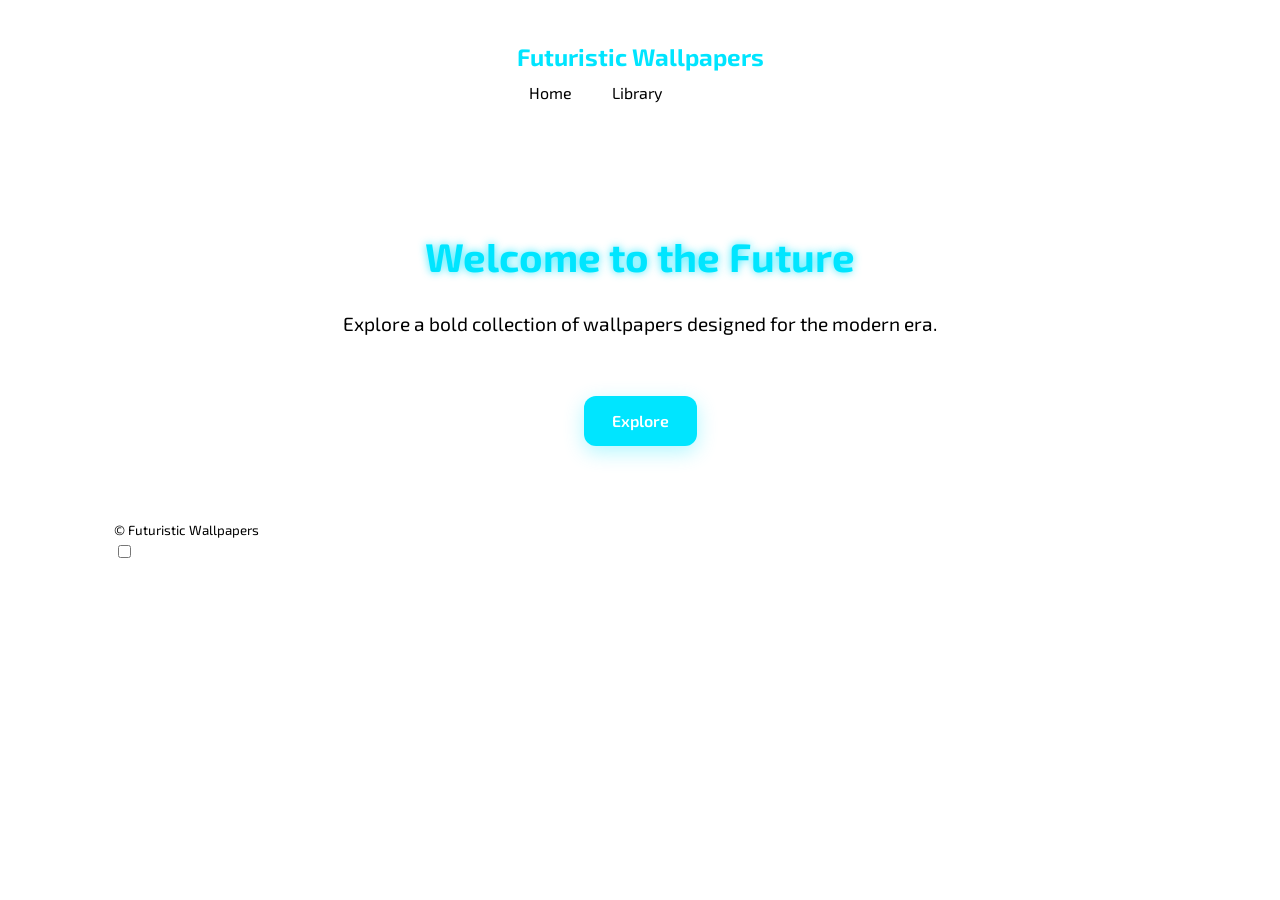
==== index.html @ b9e3dca2 "bijna alles" ====
<!DOCTYPE html>
<html lang="en">
<head>
  <meta charset="UTF-8">
  <meta name="viewport" content="width=device-width, initial-scale=1.0">
  <title>Futuristic Wallpapers</title>
  <link href="https://fonts.googleapis.com/css2?family=Exo+2:wght@400;600;700&display=swap" rel="stylesheet">
  <link rel="stylesheet" href="style.css">
</head>
<body>
  <header class="site-header">
    <div class="container header-inner">
      <a class="brand" href="index.html">Futuristic Wallpapers</a>
      <nav class="nav">
        <a href="index.html" class="nav-link">Home</a>
        <a href="library.html" class="nav-link">Library</a>
      </nav>
    </div>
  </header>

  <main class="container hero">
    <div class="hero-card">
      <h1 class="hero-title">Welcome to the Future</h1>
      <p class="hero-tagline">Explore a bold collection of wallpapers designed for the modern era.</p>
      <p class="hero-description">Dive into a world of neon glow, futuristic designs, and minimalistic beauty. Perfect for gamers, tech enthusiasts, and design lovers.</p>
      <a class="btn-explore" href="library.html" id="exploreBtn">Explore</a>
    </div>
  </main>

  <footer class="site-footer">
    <div class="container footer-inner">
      <small>© <span id="year"></span> Futuristic Wallpapers</small>
      <div class="controls">
        <label class="theme-toggle">
          <input type="checkbox" id="themeSwitch" aria-label="Toggle light dark mode">
          <span class="toggle-track"></span>
        </label>
      </div>
    </div>
  </footer>

  <script src="script.js"></script>
</body>
</html>
---- style.css ----
:root {
  --bg-dark: #0a0f1c;
  --bg-light: #f9f9f9;
  --text-dark: #e0e6ed;
  --text-light: #0a0f1c;
  --accent: #00e5ff;
  --accent-strong: #00cfff;
  --radius: 12px;
  --shadow: 0 6px 20px rgba(0, 229, 255, 0.3);
  --glow: 0 0 8px rgba(0, 229, 255, 0.8);
}

[data-theme="dark"] {
  --bg: var(--bg-dark);
  --text: var(--text-dark);
}

[data-theme="light"] {
  --bg: var(--bg-light);
  --text: var(--text-light);
}

* {
  box-sizing: border-box;
}

html,
body {
  height: 100%;
}

body {
  margin: 0;
  font-family: "Exo 2", sans-serif;
  background: var(--bg);
  color: var(--text);
  transition: background 0.3s, color 0.3s;
  -webkit-font-smoothing: antialiased;
  -moz-osx-font-smoothing: grayscale;
  line-height: 1.4;
}

.container {
  max-width: 1100px;
  margin: 0 auto;
  padding: 24px;
}

.site-header {
  display: flex;
  justify-content: space-between;
  align-items: center;
  padding: 16px 0;
  border-bottom: 1px solid rgba(255, 255, 255, 0.1);
}

.brand {
  font-size: 1.5rem;
  font-weight: 700;
  color: var(--accent);
  text-decoration: none;
}

.nav {
  display: flex;
  gap: 16px;
}

.nav-link {
  color: var(--text);
  text-decoration: none;
  padding: 8px 12px;
  border-radius: var(--radius);
  transition: background 0.3s, color 0.3s;
}

.nav-link:hover {
  background: var(--accent);
  color: #fff;
}

.hero {
  text-align: center;
  padding: 48px 24px;
}

.hero-title {
  font-size: 2.5rem;
  color: var(--accent);
  text-shadow: var(--glow);
}

.hero-tagline {
  font-size: 1.2rem;
  margin: 12px 0;
}

.hero-description {
  font-size: 1rem;
  margin: 12px 0 24px;
  color: rgba(255, 255, 255, 0.8);
}

.btn-explore {
  display: inline-block;
  padding: 14px 28px;
  background: var(--accent);
  color: #fff;
  border-radius: var(--radius);
  text-decoration: none;
  font-weight: 600;
  box-shadow: var(--shadow);
  transition: transform 0.3s, box-shadow 0.3s;
}

.btn-explore:hover {
  transform: scale(1.1);
  box-shadow: 0 0 16px rgba(0, 229, 255, 0.8);
}

.grid {
  display: grid;
  grid-template-columns: repeat(auto-fit, minmax(200px, 1fr));
  gap: 16px;
}

.card {
  background: rgba(0, 0, 0, 0.5);
  border: 2px solid var(--accent);
  border-radius: var(--radius);
  box-shadow: var(--shadow);
  transition: transform 0.3s, box-shadow 0.3s;
}

.card:hover {
  transform: scale(1.05);
  box-shadow: 0 0 16px rgba(0, 229, 255, 0.8);
}

.placeholder {
  aspect-ratio: 16/9;
  background: linear-gradient(135deg, rgba(0, 229, 255, 0.1), rgba(0, 229, 255, 0.05));
  display: flex;
  align-items: center;
  justify-content: center;
  border-radius: var(--radius);
}

@media (max-width: 600px) {
  .header-inner {
    padding: 8px 0;
  }

  .hero {
    padding: 28px 12px;
  }

  .hero-card {
    padding: 28px;
  }

  #gridContainer {
    grid-template-columns: repeat(2, minmax(0, 1fr));
    gap: 12px;
  }
}

@media (max-width: 380px) {
  #gridContainer {
    grid-template-columns: repeat(1, minmax(0, 1fr));
  }
}
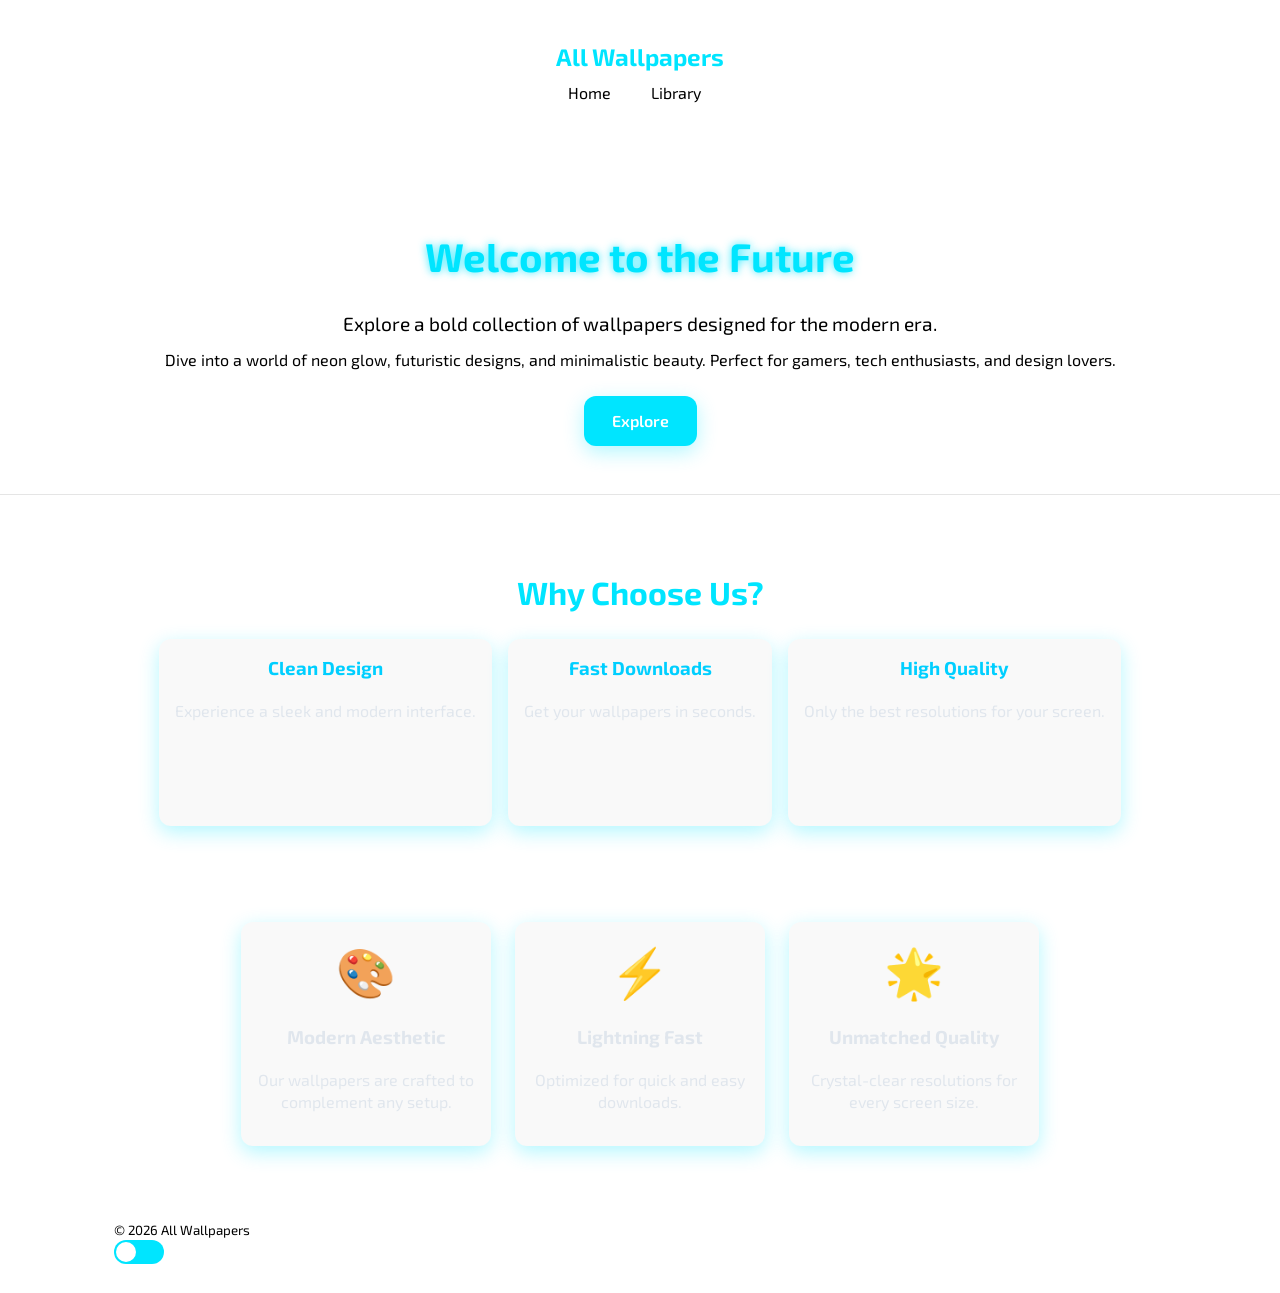
==== commit 012ea98f: "nu echt bijna klaar(CHRISTIAN)" ====
--- a/index.html
+++ b/index.html
@@ -3,14 +3,14 @@
 <head>
   <meta charset="UTF-8">
   <meta name="viewport" content="width=device-width, initial-scale=1.0">
-  <title>Futuristic Wallpapers</title>
+  <title>All Wallpapers</title>
   <link href="https://fonts.googleapis.com/css2?family=Exo+2:wght@400;600;700&display=swap" rel="stylesheet">
   <link rel="stylesheet" href="style.css">
 </head>
 <body>
   <header class="site-header">
     <div class="container header-inner">
-      <a class="brand" href="index.html">Futuristic Wallpapers</a>
+      <a class="brand" href="index.html">All Wallpapers</a>
       <nav class="nav">
         <a href="index.html" class="nav-link">Home</a>
         <a href="library.html" class="nav-link">Library</a>
@@ -27,9 +27,45 @@
     </div>
   </main>
 
+  <section class="highlights">
+    <h2>Why Choose Us?</h2>
+    <div class="highlight-cards">
+      <div class="card">
+        <h3>Clean Design</h3>
+        <p>Experience a sleek and modern interface.</p>
+      </div>
+      <div class="card">
+        <h3>Fast Downloads</h3>
+        <p>Get your wallpapers in seconds.</p>
+      </div>
+      <div class="card">
+        <h3>High Quality</h3>
+        <p>Only the best resolutions for your screen.</p>
+      </div>
+    </div>
+  </section>
+
+  <section class="info-cards">
+    <div class="card">
+      <span style="font-size: 48px;">🎨</span>
+      <h3>Modern Aesthetic</h3>
+      <p>Our wallpapers are crafted to complement any setup.</p>
+    </div>
+    <div class="card">
+      <span style="font-size: 48px;">⚡</span>
+      <h3>Lightning Fast</h3>
+      <p>Optimized for quick and easy downloads.</p>
+    </div>
+    <div class="card">
+      <span style="font-size: 48px;">🌟</span>
+      <h3>Unmatched Quality</h3>
+      <p>Crystal-clear resolutions for every screen size.</p>
+    </div>
+  </section>
+
   <footer class="site-footer">
     <div class="container footer-inner">
-      <small>© <span id="year"></span> Futuristic Wallpapers</small>
+      <small>© <span id="year"></span> All Wallpapers</small>
       <div class="controls">
         <label class="theme-toggle">
           <input type="checkbox" id="themeSwitch" aria-label="Toggle light dark mode">
--- a/style.css
+++ b/style.css
@@ -1,5 +1,5 @@
 :root {
-  --bg-dark: #0a0f1c;
+  --bg-dark: #000;
   --bg-light: #f9f9f9;
   --text-dark: #e0e6ed;
   --text-light: #0a0f1c;
@@ -13,11 +13,16 @@
 [data-theme="dark"] {
   --bg: var(--bg-dark);
   --text: var(--text-dark);
+  background: radial-gradient(circle, rgba(0, 229, 255, 0.4) 10%, transparent 50%),
+              radial-gradient(circle, rgba(0, 229, 255, 0.3) 15%, transparent 60%),
+              radial-gradient(circle, rgba(0, 229, 255, 0.2) 20%, transparent 80%),
+              var(--bg-dark);
 }
 
 [data-theme="light"] {
   --bg: var(--bg-light);
   --text: var(--text-light);
+  background: var(--bg-light);
 }
 
 * {
@@ -98,7 +103,8 @@
 .hero-description {
   font-size: 1rem;
   margin: 12px 0 24px;
-  color: rgba(255, 255, 255, 0.8);
+  color: var(--text);
+  transition: color 0.3s;
 }
 
 .btn-explore {
@@ -120,16 +126,20 @@
 
 .grid {
   display: grid;
-  grid-template-columns: repeat(auto-fit, minmax(200px, 1fr));
+  grid-template-columns: repeat(3, 1fr);
   gap: 16px;
 }
 
 .card {
-  background: rgba(0, 0, 0, 0.5);
-  border: 2px solid var(--accent);
-  border-radius: var(--radius);
-  box-shadow: var(--shadow);
-  transition: transform 0.3s, box-shadow 0.3s;
+  aspect-ratio: 16 / 9;
+  background: var(--bg-light);
+  border-radius: var(--radius);
+  box-shadow: var(--shadow);
+  transition: background 0.3s, box-shadow 0.3s;
+}
+
+[data-theme="dark"] .card {
+  background: var(--bg-dark);
 }
 
 .card:hover {
@@ -137,13 +147,32 @@
   box-shadow: 0 0 16px rgba(0, 229, 255, 0.8);
 }
 
+/* ✅ VERBETERING: Symmetrische en gecentreerde placeholders */
+.placeholders-wrapper {
+  display: flex;
+  flex-wrap: wrap;
+  justify-content: center;
+  align-items: center;
+  gap: 16px;
+  padding: 48px 24px;
+  min-height: 60vh;
+}
+
 .placeholder {
-  aspect-ratio: 16/9;
+  width: 300px;
+  height: 170px;
   background: linear-gradient(135deg, rgba(0, 229, 255, 0.1), rgba(0, 229, 255, 0.05));
   display: flex;
   align-items: center;
   justify-content: center;
   border-radius: var(--radius);
+  box-shadow: var(--shadow);
+  transition: transform 0.3s, box-shadow 0.3s;
+}
+
+.placeholder:hover {
+  transform: scale(1.05);
+  box-shadow: 0 0 16px rgba(0, 229, 255, 0.8);
 }
 
 @media (max-width: 600px) {
@@ -163,6 +192,11 @@
     grid-template-columns: repeat(2, minmax(0, 1fr));
     gap: 12px;
   }
+
+  .placeholder {
+    width: 100%;
+    height: auto;
+  }
 }
 
 @media (max-width: 380px) {
@@ -170,3 +204,131 @@
     grid-template-columns: repeat(1, minmax(0, 1fr));
   }
 }
+
+.theme-toggle {
+  display: inline-flex;
+  align-items: center;
+  cursor: pointer;
+}
+
+.theme-toggle input {
+  display: none;
+}
+
+.theme-toggle .toggle-track {
+  width: 50px;
+  height: 24px;
+  background: var(--accent);
+  border-radius: 12px;
+  position: relative;
+  transition: background 0.3s;
+}
+
+.theme-toggle .toggle-track::before {
+  content: "";
+  width: 20px;
+  height: 20px;
+  background: #fff;
+  border-radius: 50%;
+  position: absolute;
+  top: 2px;
+  left: 2px;
+  transition: transform 0.3s;
+}
+
+.theme-toggle input:checked + .toggle-track::before {
+  transform: translateX(26px);
+}
+
+.theme-toggle input:checked + .toggle-track {
+  background: var(--accent-strong);
+}
+
+.highlights {
+  text-align: center;
+  padding: 48px 24px;
+  background: var(--bg);
+  color: var(--text);
+  border-top: 1px solid rgba(0, 0, 0, 0.1);
+  transition: background 0.3s, color 0.3s;
+}
+
+.highlights h2 {
+  font-size: 2rem;
+  margin-bottom: 24px;
+  color: var(--accent);
+}
+
+.highlight-cards {
+  display: flex;
+  justify-content: center;
+  gap: 16px;
+}
+
+.highlight-cards .card {
+  background: var(--bg-light);
+  color: var(--text-dark);
+  border-radius: var(--radius);
+  box-shadow: var(--shadow);
+  padding: 16px;
+  transition: background 0.3s, color 0.3s;
+}
+
+[data-theme="dark"] .highlight-cards .card {
+  background: var(--bg-dark);
+  color: var(--text-light);
+}
+
+.highlight-cards .card h3 {
+  margin-top: 0;
+  color: var(--accent-strong);
+}
+
+.highlight-cards .card p {
+  color: var(--text);
+  transition: color 0.3s;
+}
+
+[data-theme="dark"] .highlight-cards .card p {
+  color: #fff;
+}
+
+[data-theme="light"] .highlight-cards .card p {
+  color: #000;
+}
+
+.info-cards {
+  display: flex;
+  justify-content: center;
+  gap: 24px;
+  padding: 48px 24px;
+  background: var(--bg);
+  color: var(--text);
+}
+
+.info-cards .card {
+  text-align: center;
+  max-width: 250px;
+  background: var(--bg-light);
+  color: var(--text-dark);
+  border-radius: var(--radius);
+  box-shadow: var(--shadow);
+  padding: 16px;
+  transition: background 0.3s, color 0.3s;
+}
+
+[data-theme="dark"] .info-cards .card {
+  background: var(--bg-dark);
+  color: var(--text-light);
+}
+
+.info-cards .card img {
+  width: 64px;
+  height: 64px;
+  margin-bottom: 16px;
+}
+
+.info-cards .card h3, .info-cards .card p {
+  color: var(--text);
+  transition: color 0.3s;
+}
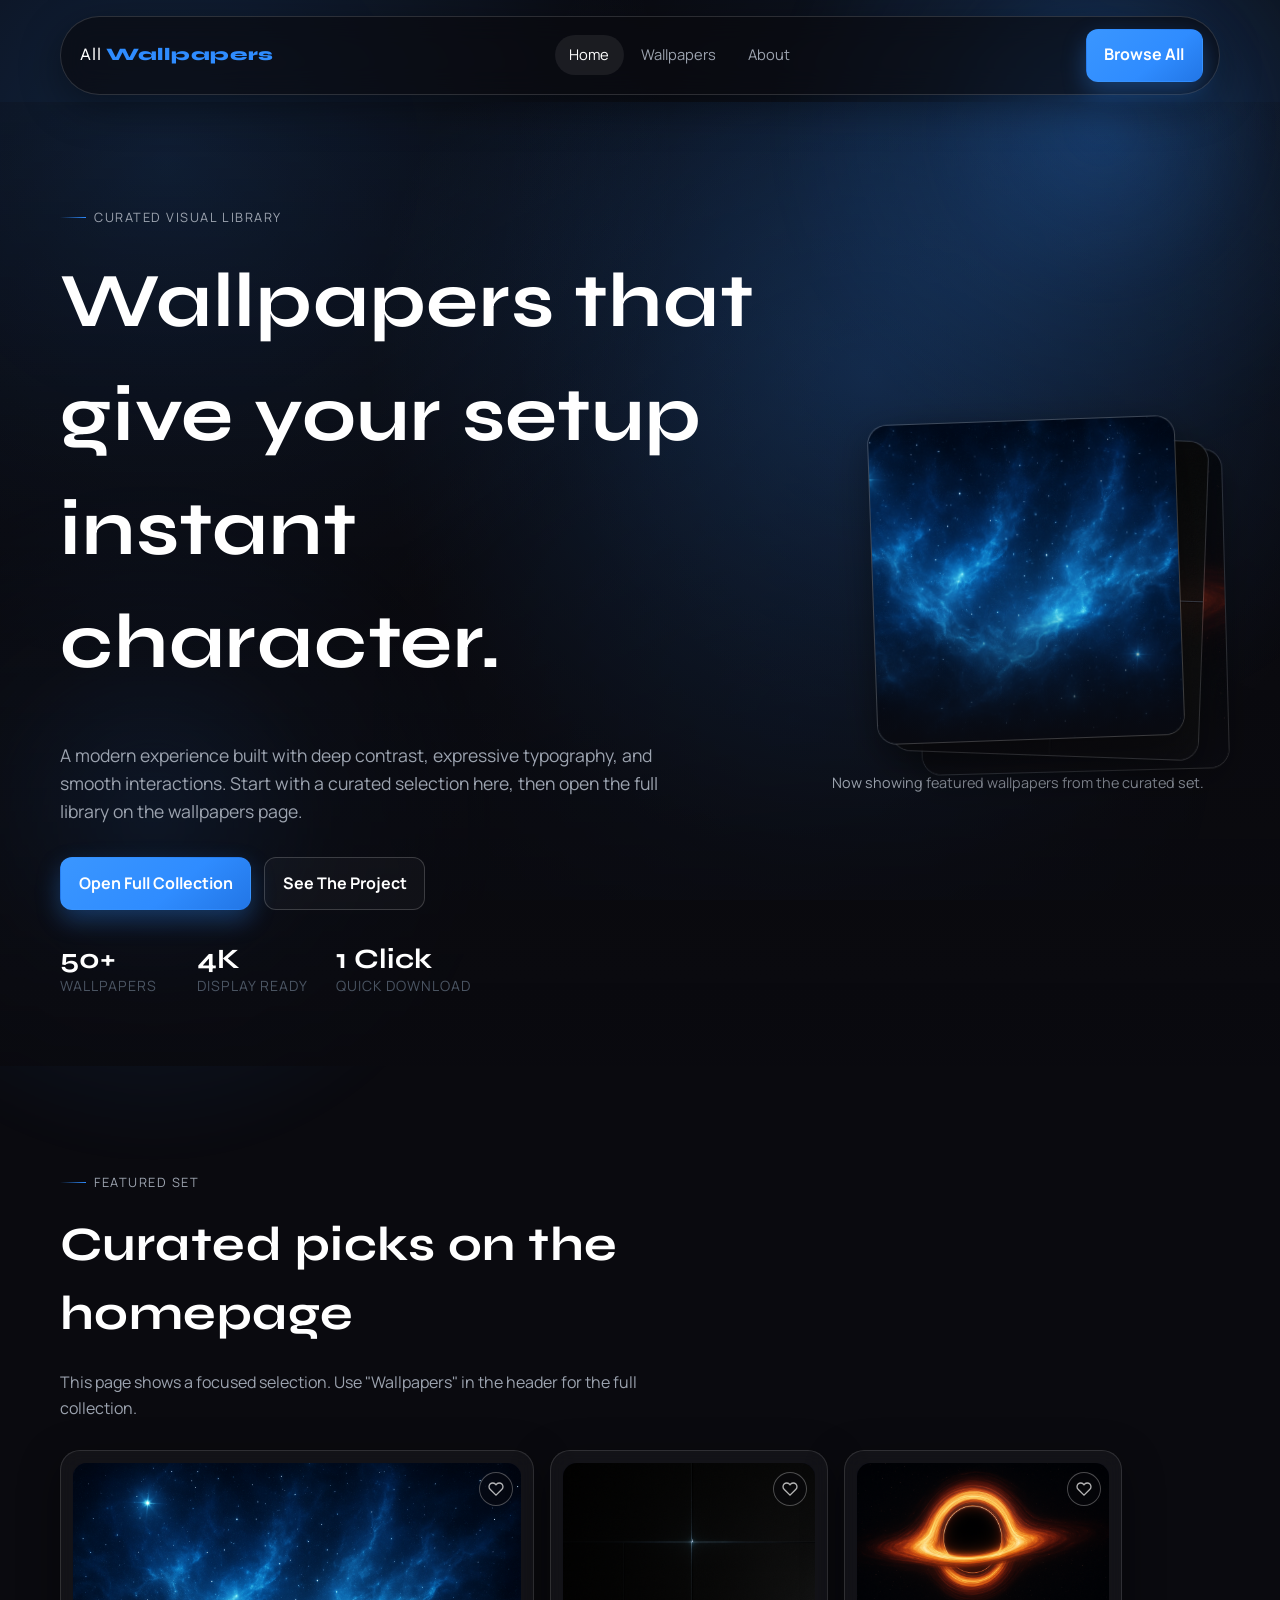
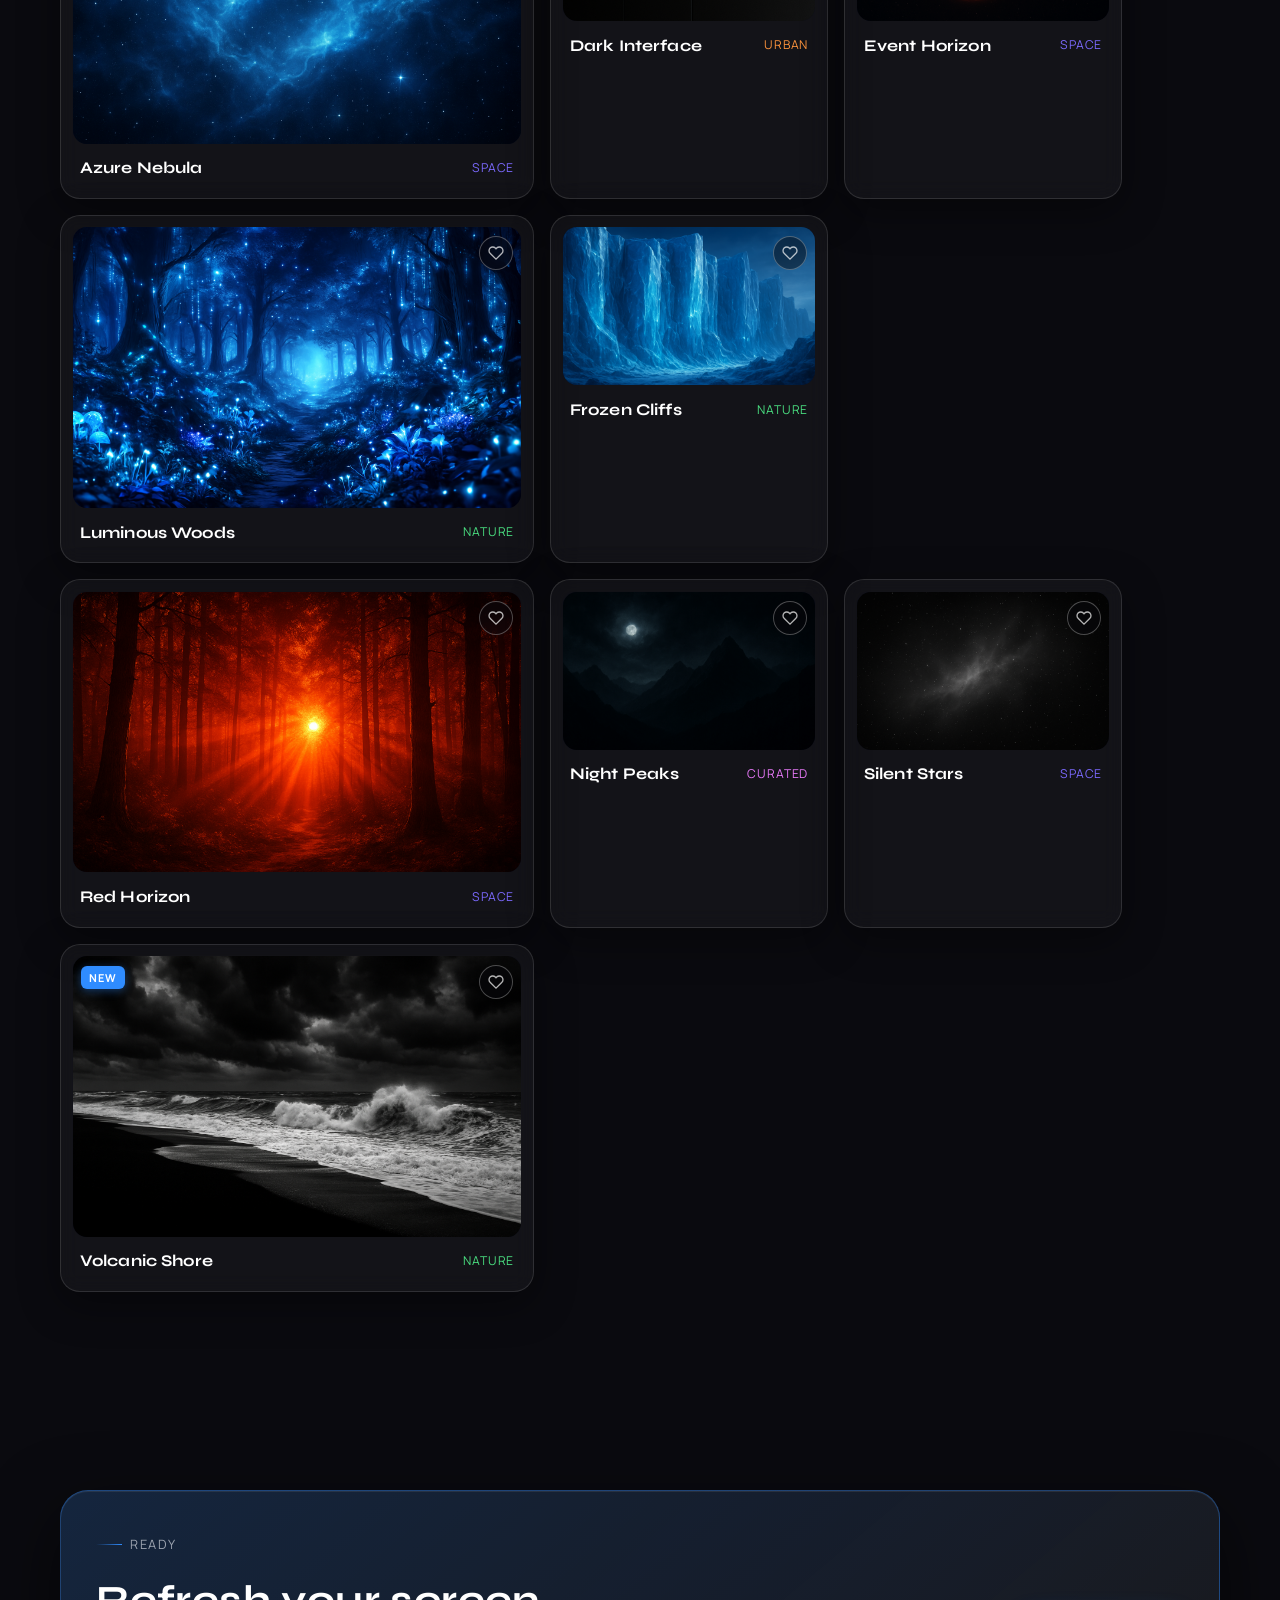
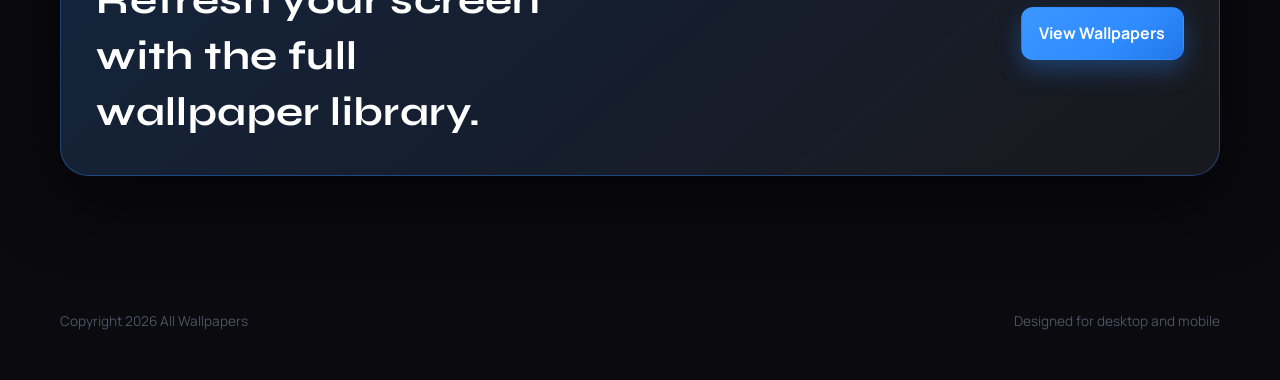
==== commit 62b73f8f: "Add files via upload" ====
--- a/index.html
+++ b/index.html
@@ -1,80 +1,99 @@
-<!DOCTYPE html>
-<html lang="en">
+﻿<!DOCTYPE html>
+<html lang="nl">
 <head>
-  <meta charset="UTF-8">
-  <meta name="viewport" content="width=device-width, initial-scale=1.0">
-  <title>All Wallpapers</title>
-  <link href="https://fonts.googleapis.com/css2?family=Exo+2:wght@400;600;700&display=swap" rel="stylesheet">
-  <link rel="stylesheet" href="style.css">
+  <meta charset="UTF-8" />
+  <meta name="viewport" content="width=device-width, initial-scale=1.0" />
+  <meta name="description" content="A curated wallpaper library with 4K downloads for desktop and mobile setups." />
+  <meta property="og:title" content="All Wallpapers" />
+  <meta property="og:description" content="Browse and download premium wallpapers for your setup." />
+  <meta property="og:type" content="website" />
+  <title>All Wallpapers | Home</title>
+  <link rel="preconnect" href="https://fonts.googleapis.com" />
+  <link rel="preconnect" href="https://fonts.gstatic.com" crossorigin />
+  <link href="https://fonts.googleapis.com/css2?family=Manrope:wght@400;500;600;700;800&family=Syne:wght@500;700;800&display=swap" rel="stylesheet" />
+  <link rel="stylesheet" href="style.css" />
 </head>
-<body>
-  <header class="site-header">
-    <div class="container header-inner">
-      <a class="brand" href="index.html">All Wallpapers</a>
-      <nav class="nav">
-        <a href="index.html" class="nav-link">Home</a>
-        <a href="library.html" class="nav-link">Library</a>
+<body data-page="home">
+  <div class="mesh" aria-hidden="true"></div>
+
+  <header class="site-nav" id="siteNav">
+    <div class="nav-shell">
+      <a class="brand" href="index.html">All <strong>Wallpapers</strong></a>
+      <nav class="nav-links" aria-label="Main navigation">
+        <a class="nav-link" data-nav="home" href="index.html">Home</a>
+        <a class="nav-link" data-nav="wallpapers" href="wallpapers.html">Wallpapers</a>
+        <a class="nav-link" data-nav="about" href="about.html">About</a>
       </nav>
+      <a class="btn" href="wallpapers.html">Browse All</a>
     </div>
   </header>
 
-  <main class="container hero">
-    <div class="hero-card">
-      <h1 class="hero-title">Welcome to the Future</h1>
-      <p class="hero-tagline">Explore a bold collection of wallpapers designed for the modern era.</p>
-      <p class="hero-description">Dive into a world of neon glow, futuristic designs, and minimalistic beauty. Perfect for gamers, tech enthusiasts, and design lovers.</p>
-      <a class="btn-explore" href="library.html" id="exploreBtn">Explore</a>
-    </div>
+  <main>
+    <section class="hero">
+      <div class="hero-inner">
+        <div class="reveal">
+          <span class="eyebrow">Curated Visual Library</span>
+          <h1 class="hero-title">Wallpapers that give your setup instant character.</h1>
+          <p class="hero-sub">
+            A modern experience built with deep contrast, expressive typography, and smooth interactions.
+            Start with a curated selection here, then open the full library on the wallpapers page.
+          </p>
+          <div class="hero-actions">
+            <a class="btn" href="wallpapers.html">Open Full Collection</a>
+            <a class="btn-ghost" href="about.html">See The Project</a>
+          </div>
+          <div class="stat-row">
+            <div class="stat">
+              <strong>50+</strong>
+              <span>Wallpapers</span>
+            </div>
+            <div class="stat">
+              <strong>4K</strong>
+              <span>Display Ready</span>
+            </div>
+            <div class="stat">
+              <strong>1 Click</strong>
+              <span>Quick Download</span>
+            </div>
+          </div>
+        </div>
+
+        <div class="hero-preview reveal delay-1">
+          <div class="hero-preview-stack" id="heroPreviewStack" aria-label="Featured wallpaper previews"></div>
+          <p class="hero-preview-meta">Now showing featured wallpapers from the curated set.</p>
+        </div>
+      </div>
+    </section>
+
+    <section class="section">
+      <div class="section-head reveal">
+        <div>
+          <span class="eyebrow">Featured Set</span>
+          <h2>Curated picks on the homepage</h2>
+        </div>
+        <p>
+          This page shows a focused selection. Use "Wallpapers" in the header for the full collection.
+        </p>
+      </div>
+      <div class="wallpaper-grid" id="featuredGrid" data-layout="asymmetric"></div>
+    </section>
+
+    <section class="section">
+      <div class="cta reveal">
+        <div>
+          <span class="eyebrow">Ready</span>
+          <h3>Refresh your screen with the full wallpaper library.</h3>
+        </div>
+        <a class="btn" href="wallpapers.html">View Wallpapers</a>
+      </div>
+    </section>
   </main>
 
-  <section class="highlights">
-    <h2>Why Choose Us?</h2>
-    <div class="highlight-cards">
-      <div class="card">
-        <h3>Clean Design</h3>
-        <p>Experience a sleek and modern interface.</p>
-      </div>
-      <div class="card">
-        <h3>Fast Downloads</h3>
-        <p>Get your wallpapers in seconds.</p>
-      </div>
-      <div class="card">
-        <h3>High Quality</h3>
-        <p>Only the best resolutions for your screen.</p>
-      </div>
-    </div>
-  </section>
-
-  <section class="info-cards">
-    <div class="card">
-      <span style="font-size: 48px;">🎨</span>
-      <h3>Modern Aesthetic</h3>
-      <p>Our wallpapers are crafted to complement any setup.</p>
-    </div>
-    <div class="card">
-      <span style="font-size: 48px;">⚡</span>
-      <h3>Lightning Fast</h3>
-      <p>Optimized for quick and easy downloads.</p>
-    </div>
-    <div class="card">
-      <span style="font-size: 48px;">🌟</span>
-      <h3>Unmatched Quality</h3>
-      <p>Crystal-clear resolutions for every screen size.</p>
-    </div>
-  </section>
-
-  <footer class="site-footer">
-    <div class="container footer-inner">
-      <small>© <span id="year"></span> All Wallpapers</small>
-      <div class="controls">
-        <label class="theme-toggle">
-          <input type="checkbox" id="themeSwitch" aria-label="Toggle light dark mode">
-          <span class="toggle-track"></span>
-        </label>
-      </div>
-    </div>
+  <footer>
+    <span>Copyright <span id="year"></span> All Wallpapers</span>
+    <span>Designed for desktop and mobile</span>
   </footer>
 
   <script src="script.js"></script>
 </body>
-</html>
+</html>
--- a/style.css
+++ b/style.css
@@ -1,334 +1,1785 @@
-:root {
-  --bg-dark: #000;
-  --bg-light: #f9f9f9;
-  --text-dark: #e0e6ed;
-  --text-light: #0a0f1c;
-  --accent: #00e5ff;
-  --accent-strong: #00cfff;
-  --radius: 12px;
-  --shadow: 0 6px 20px rgba(0, 229, 255, 0.3);
-  --glow: 0 0 8px rgba(0, 229, 255, 0.8);
-}
-
-[data-theme="dark"] {
-  --bg: var(--bg-dark);
-  --text: var(--text-dark);
-  background: radial-gradient(circle, rgba(0, 229, 255, 0.4) 10%, transparent 50%),
-              radial-gradient(circle, rgba(0, 229, 255, 0.3) 15%, transparent 60%),
-              radial-gradient(circle, rgba(0, 229, 255, 0.2) 20%, transparent 80%),
-              var(--bg-dark);
-}
-
-[data-theme="light"] {
-  --bg: var(--bg-light);
-  --text: var(--text-light);
-  background: var(--bg-light);
+﻿:root {
+  --bg: #0a0a0f;
+  --bg-soft: #10111a;
+  --accent: #2f8cff;
+  --accent-soft: rgba(47, 140, 255, 0.22);
+  --text-100: #ffffff;
+  --text-400: #9ca3af;
+  --text-600: #4b5563;
+  --glass: rgba(255, 255, 255, 0.04);
+  --glass-border: rgba(255, 255, 255, 0.12);
+  --shadow-1: 0 12px 40px rgba(0, 0, 0, 0.4);
+  --shadow-2: 0 24px 70px rgba(0, 0, 0, 0.55);
+  --radius-xl: 28px;
+  --radius-lg: 20px;
+  --radius-md: 14px;
+  --container: min(1160px, 92vw);
+  --nav-offset: 6.4rem;
 }
 
 * {
   box-sizing: border-box;
 }
 
-html,
-body {
-  height: 100%;
+html {
+  scroll-behavior: smooth;
 }
 
 body {
   margin: 0;
-  font-family: "Exo 2", sans-serif;
+  min-height: 100vh;
+  font-family: "Manrope", sans-serif;
+  color: var(--text-100);
   background: var(--bg);
-  color: var(--text);
-  transition: background 0.3s, color 0.3s;
-  -webkit-font-smoothing: antialiased;
-  -moz-osx-font-smoothing: grayscale;
+  line-height: 1.6;
+  overflow-x: clip;
+}
+
+body::before,
+body::after {
+  content: "";
+  position: fixed;
+  width: 52vw;
+  height: 52vw;
+  filter: blur(10px);
+  pointer-events: none;
+  z-index: -2;
+}
+
+body::before {
+  top: -16vw;
+  right: -12vw;
+  background: radial-gradient(circle, rgba(47, 140, 255, 0.36) 0%, rgba(47, 140, 255, 0.1) 36%, transparent 70%);
+}
+
+body::after {
+  bottom: -20vw;
+  left: -14vw;
+  background: radial-gradient(circle, rgba(47, 140, 255, 0.31) 0%, rgba(47, 140, 255, 0.07) 38%, transparent 72%);
+}
+
+.mesh {
+  position: fixed;
+  inset: 0;
+  z-index: -1;
+  pointer-events: none;
+  background:
+    radial-gradient(circle at 13% 18%, rgba(47, 140, 255, 0.2), transparent 38%),
+    radial-gradient(circle at 78% 28%, rgba(47, 140, 255, 0.14), transparent 42%),
+    radial-gradient(circle at 62% 80%, rgba(47, 140, 255, 0.11), transparent 40%);
+}
+
+h1,
+h2,
+h3,
+h4 {
+  margin: 0;
   line-height: 1.4;
-}
-
-.container {
-  max-width: 1100px;
-  margin: 0 auto;
-  padding: 24px;
-}
-
-.site-header {
+  font-family: "Syne", sans-serif;
+  letter-spacing: 0.01em;
+  overflow: visible;
+  -webkit-text-stroke: 0.01px transparent;
+}
+
+p {
+  margin: 0;
+  color: var(--text-400);
+}
+
+a {
+  color: inherit;
+  text-decoration: none;
+}
+
+img {
+  max-width: 100%;
+  display: block;
+}
+
+.site-nav {
+  position: fixed;
+  top: 0;
+  left: 0;
+  right: 0;
+  z-index: 50;
+  padding: 1rem 0;
+  transition: padding 0.25s ease;
+}
+
+.nav-shell {
+  width: var(--container);
+  margin-inline: auto;
+  display: flex;
+  align-items: center;
+  justify-content: space-between;
+  border: 1px solid rgba(255, 255, 255, 0.14);
+  border-radius: 999px;
+  padding: 0.75rem 1rem 0.75rem 1.2rem;
+  background: rgba(10, 10, 15, 0.66);
+  backdrop-filter: blur(14px);
+  box-shadow: var(--shadow-1);
+  transition: background 0.25s ease, border-color 0.25s ease, box-shadow 0.25s ease, backdrop-filter 0.25s ease;
+}
+
+.site-nav.scrolled {
+  padding: 1rem 0;
+}
+
+.site-nav.scrolled .nav-shell {
+  background: rgba(10, 10, 15, 0.66);
+  border-color: rgba(255, 255, 255, 0.14);
+  backdrop-filter: blur(14px);
+  box-shadow: var(--shadow-1);
+}
+
+.brand {
+  font-size: 1.1rem;
+  letter-spacing: 0.04em;
+  font-family: "Syne", sans-serif;
+}
+
+.brand strong {
+  color: var(--accent);
+  font-weight: 800;
+}
+
+.nav-links {
+  display: flex;
+  align-items: center;
+  gap: 0.2rem;
+}
+
+.nav-link {
+  color: var(--text-400);
+  padding: 0.5rem 0.9rem;
+  border-radius: 999px;
+  transition: color 0.25s ease, background 0.25s ease;
+  font-size: 0.92rem;
+}
+
+.nav-link:hover,
+.nav-link.active {
+  color: var(--text-100);
+  background: rgba(255, 255, 255, 0.07);
+}
+
+.btn,
+.btn-ghost,
+.card-btn,
+.filter-btn,
+.lightbox-close,
+.fav-btn {
+  display: inline-flex;
+  align-items: center;
+  justify-content: center;
+  gap: 0.45rem;
+  border-radius: 12px;
+  font-weight: 700;
+  border: 1px solid transparent;
+  font-family: inherit;
+  cursor: pointer;
+  transition: transform 0.25s ease, box-shadow 0.25s ease, background 0.25s ease, border-color 0.25s ease, color 0.25s ease;
+}
+
+.btn {
+  background: linear-gradient(140deg, #3a96ff, #2f8cff 60%, #2276e6);
+  color: #ffffff;
+  box-shadow: 0 10px 25px rgba(47, 140, 255, 0.33);
+  padding: 0.78rem 1.1rem;
+}
+
+.btn:hover {
+  transform: translateY(-2px);
+  box-shadow: 0 14px 28px rgba(47, 140, 255, 0.4);
+}
+
+.btn-ghost {
+  border-color: rgba(255, 255, 255, 0.18);
+  background: rgba(255, 255, 255, 0.03);
+  color: var(--text-100);
+  padding: 0.78rem 1.1rem;
+}
+
+.btn-ghost:hover {
+  transform: translateY(-2px);
+  border-color: rgba(47, 140, 255, 0.6);
+  background: rgba(47, 140, 255, 0.1);
+  box-shadow: 0 10px 26px rgba(47, 140, 255, 0.24);
+}
+
+main {
+  padding-top: var(--nav-offset);
+}
+
+.section {
+  width: var(--container);
+  margin-inline: auto;
+  padding: 6.2rem 0;
+  position: relative;
+}
+
+.eyebrow {
+  display: inline-flex;
+  align-items: center;
+  gap: 0.5rem;
+  font-size: 0.8rem;
+  text-transform: uppercase;
+  letter-spacing: 0.12em;
+  color: var(--text-400);
+  margin-bottom: 1.1rem;
+}
+
+.eyebrow::before {
+  content: "";
+  width: 26px;
+  height: 1px;
+  background: linear-gradient(90deg, transparent, var(--accent));
+}
+
+.hero {
+  width: 100%;
+  min-height: calc(100vh - var(--nav-offset));
+  display: flex;
+  align-items: center;
+  position: relative;
+  padding-top: 0.7rem;
+}
+
+.hero::before {
+  content: "";
+  position: absolute;
+  inset: 0;
+  background:
+    linear-gradient(to bottom, rgba(10, 10, 15, 0.2), rgba(10, 10, 15, 0.86)),
+    radial-gradient(circle at 68% 28%, rgba(47, 140, 255, 0.34), transparent 45%);
+  z-index: -1;
+}
+
+.hero-inner {
+  width: var(--container);
+  margin-inline: auto;
+  display: grid;
+  grid-template-columns: 1.3fr 0.7fr;
+  gap: clamp(1.6rem, 4vw, 4rem);
+  align-items: center;
+  padding: 5.4rem 0 4.2rem;
+}
+
+.hero-title {
+  font-size: clamp(2.2rem, 6vw, 5rem);
+  max-width: min(18ch, 100%);
+  line-height: 1.48;
+  padding-right: 0.3em;
+  padding-bottom: 0.36em;
+  margin-bottom: -0.1em;
+  text-wrap: pretty;
+  overflow: visible;
+  display: block;
+}
+
+.hero-sub {
+  max-width: 58ch;
+  margin-top: 1.3rem;
+  font-size: clamp(1rem, 2vw, 1.1rem);
+}
+
+.hero-actions {
+  display: flex;
+  gap: 0.8rem;
+  margin-top: 2rem;
+  flex-wrap: wrap;
+}
+
+.stat-row {
+  margin-top: 2.2rem;
+  display: flex;
+  gap: 1.8rem;
+  flex-wrap: wrap;
+}
+
+.stat {
+  min-width: 108px;
+}
+
+.stat strong {
+  display: block;
+  color: var(--text-100);
+  font-size: 1.75rem;
+  line-height: 1;
+  font-family: "Syne", sans-serif;
+}
+
+.stat span {
+  color: var(--text-600);
+  font-size: 0.88rem;
+  text-transform: uppercase;
+  letter-spacing: 0.07em;
+}
+
+.hero-preview {
+  display: grid;
+  gap: 0.9rem;
+  transform: translateY(0.6rem);
+}
+
+.hero-preview-stack {
+  position: relative;
+  min-height: 352px;
+  border-radius: var(--radius-lg);
+}
+
+.hero-stack-card {
+  position: absolute;
+  inset: 0;
+  border-radius: var(--radius-lg);
+  overflow: hidden;
+  border: 1px solid rgba(255, 255, 255, 0.16);
+  background: var(--glass);
+  box-shadow: var(--shadow-1), inset 0 1px 0 rgba(255, 255, 255, 0.08);
+  backdrop-filter: blur(12px);
+  transition: all 0.35s cubic-bezier(0.22, 1, 0.36, 1);
+  opacity: 0.92;
+}
+
+.hero-stack-card img {
+  width: 100%;
+  height: 100%;
+  object-fit: cover;
+}
+
+.hero-stack-card::after {
+  content: "";
+  position: absolute;
+  inset: auto 0 0;
+  height: 40%;
+  background: linear-gradient(to top, rgba(10, 10, 15, 0.86), transparent);
+}
+
+.hero-stack-card .hero-stack-label {
+  position: absolute;
+  left: 0.9rem;
+  bottom: 0.9rem;
+  z-index: 2;
+  font-size: 0.82rem;
+  color: #dbe8ff;
+  letter-spacing: 0.05em;
+  text-transform: uppercase;
+  opacity: 0;
+  transform: translateY(4px);
+  transition: all 0.35s cubic-bezier(0.22, 1, 0.36, 1);
+}
+
+.hero-stack-card.layer-0 {
+  transform: translate3d(0, 0, 0) rotate(-2deg);
+  z-index: 3;
+  opacity: 1;
+}
+
+.hero-stack-card.layer-1 {
+  transform: translate3d(24px, 16px, 0) rotate(2deg);
+  z-index: 2;
+  opacity: 0.86;
+}
+
+.hero-stack-card.layer-2 {
+  transform: translate3d(46px, 32px, 0) rotate(-1.5deg);
+  z-index: 1;
+  opacity: 0.72;
+}
+
+.hero-preview-stack.is-transitioning .hero-stack-card {
+  animation: stackFadeIn 0.38s ease;
+}
+
+.hero-preview-stack.is-hovering[data-hover-index="0"] .hero-stack-card.layer-0 {
+  transform: translate3d(0, -8px, 0) rotate(-2deg) scale(1.04);
+  box-shadow: var(--shadow-2), 0 0 24px rgba(47, 140, 255, 0.28);
+}
+
+.hero-preview-stack.is-hovering[data-hover-index="0"] .hero-stack-card.layer-1 {
+  transform: translate3d(30px, 22px, 0) rotate(2.6deg);
+}
+
+.hero-preview-stack.is-hovering[data-hover-index="0"] .hero-stack-card.layer-2 {
+  transform: translate3d(62px, 42px, 0) rotate(-2.2deg);
+}
+
+.hero-preview-stack.is-hovering[data-hover-index="1"] .hero-stack-card.layer-1 {
+  transform: translate3d(24px, 8px, 0) rotate(2deg) scale(1.04);
+  box-shadow: var(--shadow-2), 0 0 24px rgba(47, 140, 255, 0.28);
+}
+
+.hero-preview-stack.is-hovering[data-hover-index="1"] .hero-stack-card.layer-0 {
+  transform: translate3d(-8px, 8px, 0) rotate(-2.8deg);
+}
+
+.hero-preview-stack.is-hovering[data-hover-index="1"] .hero-stack-card.layer-2 {
+  transform: translate3d(58px, 42px, 0) rotate(-2.4deg);
+}
+
+.hero-preview-stack.is-hovering[data-hover-index="2"] .hero-stack-card.layer-2 {
+  transform: translate3d(46px, 24px, 0) rotate(-1.5deg) scale(1.04);
+  box-shadow: var(--shadow-2), 0 0 24px rgba(47, 140, 255, 0.28);
+}
+
+.hero-preview-stack.is-hovering[data-hover-index="2"] .hero-stack-card.layer-1 {
+  transform: translate3d(32px, 26px, 0) rotate(2.8deg);
+}
+
+.hero-preview-stack.is-hovering[data-hover-index="2"] .hero-stack-card.layer-0 {
+  transform: translate3d(-10px, 10px, 0) rotate(-2.8deg);
+}
+
+.hero-preview-stack.is-hovering[data-hover-index="0"] .hero-stack-card.layer-0 .hero-stack-label,
+.hero-preview-stack.is-hovering[data-hover-index="1"] .hero-stack-card.layer-1 .hero-stack-label,
+.hero-preview-stack.is-hovering[data-hover-index="2"] .hero-stack-card.layer-2 .hero-stack-label {
+  opacity: 1;
+  transform: translateY(0);
+}
+
+.hero-preview-meta {
+  font-size: 0.9rem;
+}
+
+.section-head {
+  display: grid;
+  gap: 0.72rem;
+  margin-bottom: 1.8rem;
+}
+
+.section-head h2 {
+  font-size: clamp(1.8rem, 4vw, 3rem);
+  max-width: min(24ch, 100%);
+  padding-right: 0.3em;
+  padding-bottom: 0.32em;
+  margin-bottom: -0.1em;
+  line-height: 1.44;
+  display: block;
+  overflow: visible;
+}
+
+.section-head p {
+  max-width: 58ch;
+}
+
+.controls-sentinel {
+  height: 1px;
+  width: 100%;
+}
+
+.controls-sticky {
+  position: relative;
+  top: auto;
+  z-index: 12;
+  border-top: 1px solid transparent;
+  border-bottom: 1px solid transparent;
+  border-radius: 14px;
+  margin-bottom: 1rem;
+  transition: background 0.25s ease, border-color 0.25s ease, box-shadow 0.25s ease, backdrop-filter 0.25s ease, padding 0.25s ease;
+}
+
+.controls-sticky.is-stuck {
+  background: transparent;
+  border-bottom-color: transparent;
+  backdrop-filter: none;
+  padding-bottom: 0;
+  box-shadow: none;
+}
+
+.filter-bar {
+  position: relative;
+  top: auto;
+  z-index: 1;
+  display: flex;
+  gap: 0.55rem;
+  flex-wrap: nowrap;
+  padding: 0.7rem;
+  margin-bottom: 1rem;
+  background: rgba(10, 10, 15, 0.7);
+  border: 1px solid rgba(255, 255, 255, 0.12);
+  border-radius: 14px;
+  backdrop-filter: blur(14px);
+  box-shadow: var(--shadow-1);
+  overflow-x: auto;
+  -webkit-overflow-scrolling: touch;
+  scrollbar-width: none;
+}
+
+.filter-bar::-webkit-scrollbar {
+  display: none;
+}
+
+.filter-btn {
+  flex: 0 0 auto;
+  white-space: nowrap;
+  padding: 0.45rem 0.7rem;
+  font-size: 0.8rem;
+  color: var(--text-400);
+  border-color: rgba(255, 255, 255, 0.16);
+  background: rgba(255, 255, 255, 0.03);
+  transition: border-color 0.25s ease, color 0.25s ease, background 0.25s ease, box-shadow 0.25s ease;
+}
+
+.filter-btn:hover {
+  color: var(--text-100);
+  border-color: rgba(47, 140, 255, 0.5);
+}
+
+.filter-btn.active {
+  color: var(--text-100);
+  border-color: var(--accent);
+  background: rgba(47, 140, 255, 0.34);
+  box-shadow: 0 0 14px rgba(47, 140, 255, 0.35);
+}
+
+.filter-btn[data-filter="Space"].active {
+  border-color: #7c6aff;
+  box-shadow: 0 0 14px rgba(124, 106, 255, 0.35);
+}
+
+.filter-btn[data-filter="Nature"].active {
+  border-color: #4ade80;
+  box-shadow: 0 0 14px rgba(74, 222, 128, 0.35);
+}
+
+.filter-btn[data-filter="Cinematic"].active {
+  border-color: #f87171;
+  box-shadow: 0 0 14px rgba(248, 113, 113, 0.35);
+}
+
+.filter-btn[data-filter="Abstract"].active {
+  border-color: #38bdf8;
+  box-shadow: 0 0 14px rgba(56, 189, 248, 0.35);
+}
+
+.filter-btn[data-filter="Urban"].active {
+  border-color: #fb923c;
+  box-shadow: 0 0 14px rgba(251, 146, 60, 0.35);
+}
+
+.filter-btn[data-filter="Curated"].active {
+  border-color: #e879f9;
+  box-shadow: 0 0 14px rgba(232, 121, 249, 0.35);
+}
+
+.filter-btn[data-filter="Favorites"].active {
+  border-color: #facc15;
+  box-shadow: 0 0 14px rgba(250, 204, 21, 0.35);
+}
+
+.filter-count {
+  display: inline-block;
+  margin-left: 0.35rem;
+  color: var(--text-600);
+  font: 600 0.72rem "Manrope", sans-serif;
+}
+
+.search-sort-row {
+  display: flex;
+  align-items: center;
+  gap: 0.75rem;
+  margin-bottom: 0.55rem;
+}
+
+.search-wrap,
+.sort-wrap {
+  display: block;
+}
+
+.search-wrap {
+  position: relative;
+  flex: 1;
+}
+
+.search-wrap::before {
+  content: "⌕";
+  position: absolute;
+  left: 0.78rem;
+  top: 50%;
+  transform: translateY(-50%);
+  color: var(--text-600);
+  font: 700 0.94rem "Manrope", sans-serif;
+  pointer-events: none;
+  z-index: 2;
+}
+
+.search-shortcut {
+  position: absolute;
+  right: 2.2rem;
+  top: 50%;
+  transform: translateY(-50%);
+  font: 600 0.72rem "Manrope", sans-serif;
+  color: var(--text-600);
+  background: var(--glass);
+  border: 1px solid var(--glass-border);
+  border-radius: 6px;
+  padding: 0.15rem 0.4rem;
+  line-height: 1;
+  pointer-events: none;
+  transition: opacity 0.2s ease;
+}
+
+.search-wrap:focus-within .search-shortcut {
+  opacity: 0;
+}
+
+.search-input {
+  width: 100%;
+  height: 44px;
+  border-radius: 999px;
+  border: 1px solid var(--glass-border);
+  background: var(--glass);
+  color: var(--text-100);
+  font: 500 0.94rem "Manrope", sans-serif;
+  outline: none;
+  transition: border-color 0.2s ease, box-shadow 0.2s ease, background 0.2s ease;
+  padding: 0.62rem 4.6rem 0.62rem 2.4rem;
+}
+
+.search-clear {
+  position: absolute;
+  right: 0.75rem;
+  top: 50%;
+  transform: translateY(-50%);
+  border: 0;
+  background: none;
+  padding: 0;
+  color: var(--text-400);
+  font: 700 1rem "Manrope", sans-serif;
+  line-height: 1;
+  cursor: pointer;
+  opacity: 0;
+  pointer-events: none;
+  transition: color 0.2s ease, opacity 0.2s ease;
+}
+
+.search-clear.is-visible {
+  opacity: 1;
+  pointer-events: auto;
+}
+
+.search-clear:hover {
+  color: var(--text-100);
+}
+
+.sort-wrap {
+  position: relative;
+  flex: 0 0 auto;
+  min-width: 180px;
+}
+
+.random-btn {
+  position: relative;
+  isolation: isolate;
+  overflow: hidden;
+  height: 44px;
+  padding: 0 1rem;
+  border-radius: 999px;
+  border: 1px solid var(--glass-border);
+  background: var(--glass);
+  color: var(--text-100);
+  font: 600 0.86rem "Manrope", sans-serif;
+  white-space: nowrap;
+  transition: transform 0.35s cubic-bezier(0.22, 1, 0.36, 1), border-color 0.35s ease, box-shadow 0.35s ease, background-color 0.35s ease;
+}
+
+.random-btn::before {
+  content: "";
+  position: absolute;
+  inset: 0;
+  border-radius: inherit;
+  background: linear-gradient(120deg, rgba(47, 140, 255, 0) 5%, rgba(47, 140, 255, 0.24) 50%, rgba(47, 140, 255, 0) 95%);
+  transform: translateX(-115%);
+  transition: transform 0.55s cubic-bezier(0.22, 1, 0.36, 1);
+  pointer-events: none;
+  z-index: -1;
+}
+
+.random-btn:hover {
+  border-color: rgba(47, 140, 255, 0.68);
+  background: var(--accent-soft);
+  transform: translateY(-2px) scale(1.01);
+  box-shadow: 0 10px 28px rgba(47, 140, 255, 0.24), inset 0 1px 0 rgba(255, 255, 255, 0.08);
+}
+
+.random-btn:hover::before {
+  transform: translateX(115%);
+}
+
+.random-btn:focus-visible {
+  outline: none;
+  border-color: rgba(47, 140, 255, 0.9);
+  box-shadow: 0 0 0 2px rgba(47, 140, 255, 0.22), 0 10px 28px rgba(47, 140, 255, 0.2);
+}
+
+.sort-trigger {
+  width: 100%;
+  height: 44px;
+  min-width: 180px;
+  padding: 0 1rem;
+  border-radius: 999px;
+  border: 1px solid var(--glass-border);
+  background: var(--glass);
+  color: var(--text-100);
+  font: 600 0.86rem "Manrope", sans-serif;
+  display: inline-flex;
+  align-items: center;
+  justify-content: space-between;
+  text-align: left;
+  white-space: nowrap;
+  cursor: pointer;
+  transition: border-color 0.25s ease, color 0.25s ease, background 0.25s ease, box-shadow 0.25s ease;
+}
+
+.sort-trigger:hover {
+  color: var(--text-100);
+  border-color: rgba(47, 140, 255, 0.5);
+}
+
+.search-input:focus,
+.sort-trigger:focus-visible {
+  border-color: rgba(47, 140, 255, 0.9);
+  box-shadow: 0 0 0 2px rgba(47, 140, 255, 0.22);
+  outline: none;
+}
+
+.sort-trigger-label {
+  font: 600 0.86rem "Manrope", sans-serif;
+  color: var(--text-100);
+}
+
+.sort-chevron {
+  width: 10px;
+  height: 10px;
+  border-right: 2px solid var(--text-400);
+  border-bottom: 2px solid var(--text-400);
+  transform: rotate(45deg);
+  transition: transform 0.25s ease;
+  margin-right: 0.2rem;
+}
+
+.sort-wrap.is-open .sort-chevron {
+  transform: rotate(225deg);
+}
+
+.sort-menu {
+  position: absolute;
+  top: calc(100% + 6px);
+  left: 0;
+  width: 100%;
+  padding: 0.4rem;
+  border-radius: 14px;
+  border: 1px solid var(--glass-border);
+  background: rgba(10, 10, 15, 0.82);
+  backdrop-filter: blur(16px);
+  box-shadow: var(--shadow-2);
+  gap: 0.2rem;
+  z-index: 60;
+  display: grid;
+  opacity: 0;
+  transform: translateY(-8px) scaleY(0.9);
+  transform-origin: top center;
+  visibility: hidden;
+  pointer-events: none;
+  transition: opacity 0.24s ease, transform 0.28s cubic-bezier(0.22, 1, 0.36, 1), visibility 0s linear 0.28s;
+  will-change: opacity, transform;
+}
+
+.sort-menu[hidden] {
+  display: none !important;
+}
+
+.sort-wrap.is-open .sort-menu {
+  opacity: 1;
+  transform: translateY(0) scaleY(1);
+  visibility: visible;
+  pointer-events: auto;
+  transition: opacity 0.24s ease, transform 0.28s cubic-bezier(0.22, 1, 0.36, 1), visibility 0s linear 0s;
+}
+
+.sort-option {
+  width: 100%;
+  border: 0;
+  border-left: 2px solid transparent;
+  border-radius: 8px;
+  background: transparent;
+  color: var(--text-400);
+  text-align: left;
+  padding: 0.5rem 0.55rem;
+  font: 500 0.88rem "Manrope", sans-serif;
+  cursor: pointer;
+  transition: background 0.25s ease, color 0.25s ease, border-color 0.25s ease;
+}
+
+.sort-option:hover,
+.sort-option:focus {
+  background: var(--accent-soft);
+  color: var(--text-100);
+  outline: none;
+}
+
+.sort-option.is-selected {
+  color: var(--accent);
+  border-left-color: var(--accent);
+}
+
+.visible-count {
+  margin: 0 0 1rem;
+  font: 500 0.82rem "Manrope", sans-serif;
+  color: var(--text-600);
+}
+
+.recent-searches {
+  position: absolute;
+  top: calc(100% + 8px);
+  left: 0;
+  right: 0;
+  display: flex;
+  flex-wrap: wrap;
+  gap: 0.5rem;
+  padding: 0.6rem;
+  border-radius: 12px;
+  border: 1px solid var(--glass-border);
+  background: rgba(10, 10, 15, 0.85);
+  backdrop-filter: blur(14px);
+  box-shadow: var(--shadow-1);
+  z-index: 70;
+}
+
+.recent-searches[hidden] {
+  display: none;
+}
+
+.recent-chip {
+  display: inline-flex;
+  align-items: center;
+  gap: 0.45rem;
+  border: 1px solid var(--glass-border);
+  border-radius: 999px;
+  background: var(--glass);
+  color: var(--text-400);
+  font: 500 0.8rem "Manrope", sans-serif;
+  padding: 0.3rem 0.7rem;
+  cursor: pointer;
+}
+
+.recent-chip:hover {
+  border-color: var(--accent);
+  color: var(--text-100);
+}
+
+.recent-chip .chip-remove {
+  font-weight: 700;
+  color: var(--text-600);
+}
+
+.recent-chip:hover .chip-remove {
+  color: var(--text-100);
+}
+
+.count-number {
+  display: inline-block;
+}
+
+.visible-count.is-updating .count-number {
+  animation: countPulse 0.3s ease;
+}
+
+.wallpaper-grid {
+  display: grid;
+  grid-template-columns: repeat(12, minmax(0, 1fr));
+  gap: 1rem;
+}
+
+.wallpaper-card {
+  grid-column: span 4;
+  background: var(--glass);
+  border: 1px solid rgba(255, 255, 255, 0.12);
+  border-radius: var(--radius-lg);
+  padding: 0.72rem;
+  box-shadow: var(--shadow-1);
+  backdrop-filter: blur(10px);
+  transition: transform 0.35s ease, box-shadow 0.35s ease, border-color 0.35s ease, opacity 0.25s ease;
+  overflow: hidden;
+  display: grid;
+  align-content: start;
+}
+
+.wallpaper-card.is-filtering-out {
+  opacity: 0;
+  transform: scale(0.95);
+  pointer-events: none;
+}
+
+.wallpaper-card.is-filter-hidden {
+  display: none;
+}
+
+.wallpaper-card.is-filtering-in {
+  animation: cardFadeIn 0.28s ease;
+}
+
+.wallpaper-grid[data-layout="asymmetric"] .wallpaper-card:nth-child(5n + 1),
+.wallpaper-grid[data-layout="asymmetric"] .wallpaper-card:nth-child(5n + 4) {
+  grid-column: span 5;
+}
+
+.wallpaper-grid[data-layout="asymmetric"] .wallpaper-card:nth-child(5n + 2),
+.wallpaper-grid[data-layout="asymmetric"] .wallpaper-card:nth-child(5n + 3),
+.wallpaper-grid[data-layout="asymmetric"] .wallpaper-card:nth-child(5n + 5) {
+  grid-column: span 3;
+}
+
+.wallpaper-card:hover,
+.wallpaper-card:focus-within {
+  transform: translateY(-6px) scale(1.02);
+  border-color: rgba(47, 140, 255, 0.58);
+  box-shadow: var(--shadow-2), 0 0 42px rgba(47, 140, 255, 0.23);
+}
+
+.card-media {
+  border-radius: var(--radius-md);
+  overflow: hidden;
+  aspect-ratio: 16 / 10;
+  background: #0d1020;
+  position: relative;
+}
+
+.card-media.is-opening {
+  animation: cardMediaOpenPulse 0.4s ease;
+}
+
+.media-skeleton {
+  position: absolute;
+  inset: 0;
+  background: linear-gradient(120deg, rgba(255, 255, 255, 0.04) 0%, rgba(255, 255, 255, 0.09) 50%, rgba(255, 255, 255, 0.04) 100%);
+  background-size: 180% 100%;
+  animation: skeletonShimmer 1.2s linear infinite;
+  z-index: 2;
+  opacity: 1;
+  transition: opacity 0.25s ease;
+}
+
+.media-skeleton.is-hidden {
+  opacity: 0;
+}
+
+.card-media img {
+  width: 100%;
+  height: 100%;
+  object-fit: cover;
+  transform: scale(1.01);
+  transition: transform 0.45s ease, opacity 0.3s ease;
+  opacity: 0;
+}
+
+.card-media img.is-ready {
+  opacity: 1;
+}
+
+.media-fallback {
+  width: 100%;
+  height: 100%;
+  display: grid;
+  place-items: center;
+  color: var(--text-400);
+  font-size: 0.9rem;
+  background:
+    linear-gradient(130deg, rgba(47, 140, 255, 0.2), rgba(255, 255, 255, 0.03)),
+    rgba(255, 255, 255, 0.03);
+}
+
+.wallpaper-card:hover .card-media img,
+.wallpaper-card:focus-within .card-media img {
+  transform: scale(1.06);
+}
+
+.fav-btn {
+  position: absolute;
+  top: 0.55rem;
+  right: 0.55rem;
+  width: 34px;
+  height: 34px;
+  border-radius: 999px;
+  border-color: rgba(255, 255, 255, 0.28);
+  background: rgba(10, 10, 15, 0.46);
+  color: rgba(255, 255, 255, 0.7);
+  z-index: 4;
+  backdrop-filter: blur(8px);
+  transition: color 0.2s ease, background 0.2s ease, border-color 0.2s ease, box-shadow 0.2s ease, transform 0.2s ease;
+}
+
+.fav-btn svg {
+  width: 16px;
+  height: 16px;
+  display: block;
+  fill: none;
+  stroke: currentColor;
+  transition: fill 0.2s ease;
+}
+
+.fav-btn:hover {
+  transform: translateY(-1px);
+  border-color: rgba(47, 140, 255, 0.62);
+  box-shadow: 0 8px 22px rgba(47, 140, 255, 0.26);
+}
+
+.fav-btn.is-favorited {
+  color: var(--accent);
+  border-color: rgba(47, 140, 255, 0.78);
+  background: rgba(47, 140, 255, 0.22);
+}
+
+.fav-btn.is-favorited svg {
+  fill: currentColor;
+}
+
+.card-content {
+  padding: 0.85rem 0.45rem 0.5rem;
+}
+
+.card-top {
+  display: flex;
+  justify-content: space-between;
+  gap: 0.6rem;
+  align-items: center;
+}
+
+.card-title {
+  font-size: 1.02rem;
+  line-height: 1.3;
+}
+
+.card-meta {
+  font-size: 0.76rem;
+  color: var(--text-600);
+  text-transform: uppercase;
+  letter-spacing: 0.07em;
+  white-space: nowrap;
+}
+
+.card-meta[data-category="Space"] {
+  color: #7c6aff;
+}
+
+.card-meta[data-category="Nature"] {
+  color: #4ade80;
+}
+
+.card-meta[data-category="Cinematic"] {
+  color: #f87171;
+}
+
+.card-meta[data-category="Abstract"] {
+  color: #38bdf8;
+}
+
+.card-meta[data-category="Urban"] {
+  color: #fb923c;
+}
+
+.card-meta[data-category="Curated"] {
+  color: #e879f9;
+}
+
+.card-extra {
+  max-height: 0;
+  opacity: 0;
+  overflow: hidden;
+  transition: max-height 0.35s ease, opacity 0.3s ease, margin-top 0.3s ease;
+  margin-top: 0;
+  padding: 0;
+}
+
+.badge-new {
+  position: absolute;
+  top: 0.55rem;
+  left: 0.55rem;
+  background: var(--accent);
+  color: #ffffff;
+  font-size: 0.68rem;
+  font-weight: 700;
+  letter-spacing: 0.07em;
+  text-transform: uppercase;
+  padding: 0.2rem 0.5rem;
+  border-radius: 6px;
+  box-shadow: 0 2px 8px rgba(47, 140, 255, 0.4);
+  z-index: 4;
+}
+
+.wallpaper-card:hover .card-extra,
+.wallpaper-card:focus-within .card-extra {
+  max-height: 120px;
+  opacity: 1;
+  margin-top: 0.85rem;
+}
+
+.card-note {
+  font-size: 0.9rem;
+  margin: 0;
+}
+
+.card-actions {
+  display: flex;
+  gap: 0.6rem;
+  margin-top: 0.7rem;
+  flex-wrap: wrap;
+}
+
+.card-actions[hidden] {
+  display: none;
+}
+
+.card-btn {
+  border-radius: 10px;
+  font-size: 0.83rem;
+  padding: 0.5rem 0.75rem;
+  border-color: rgba(255, 255, 255, 0.16);
+  background: rgba(255, 255, 255, 0.04);
+  color: var(--text-100);
+}
+
+.card-btn:hover {
+  transform: translateY(-2px);
+  border-color: rgba(47, 140, 255, 0.6);
+  background: rgba(47, 140, 255, 0.15);
+}
+
+.card-btn.is-saved,
+.lightbox-download.is-saved {
+  border-color: rgba(34, 197, 94, 0.2);
+  color: #4ade80;
+  background: rgba(34, 197, 94, 0.2);
+}
+
+.text-grid {
+  display: grid;
+  grid-template-columns: repeat(3, minmax(0, 1fr));
+  gap: 1rem;
+}
+
+.text-card {
+  min-height: 170px;
+  padding: 1.25rem;
+  border-radius: var(--radius-lg);
+  border: 1px solid rgba(255, 255, 255, 0.11);
+  background:
+    linear-gradient(140deg, rgba(255, 255, 255, 0.03), rgba(47, 140, 255, 0.06), rgba(255, 255, 255, 0.02));
+  background-size: 160% 160%;
+  background-position: 0% 0%;
+  box-shadow: var(--shadow-1);
+  position: relative;
+  overflow: hidden;
+  transition: transform 0.3s ease, box-shadow 0.35s ease, border-color 0.35s ease, background-position 0.45s ease;
+}
+
+.text-card::after {
+  content: "";
+  position: absolute;
+  top: -120%;
+  left: -140%;
+  width: 120%;
+  height: 300%;
+  background: linear-gradient(115deg, transparent 42%, rgba(255, 255, 255, 0.08) 50%, transparent 58%);
+  transform: translateX(0);
+  transition: transform 0.8s ease;
+  pointer-events: none;
+}
+
+.text-card:hover,
+.text-card:focus-within {
+  transform: translateY(-4px);
+  border-color: rgba(47, 140, 255, 0.5);
+  background-position: 100% 100%;
+  box-shadow: var(--shadow-2), 0 0 24px rgba(47, 140, 255, 0.18);
+}
+
+.text-card:hover::after,
+.text-card:focus-within::after {
+  transform: translateX(220%);
+}
+
+.text-step {
+  display: inline-block;
+  margin-bottom: 0.7rem;
+  font-size: 0.78rem;
+  letter-spacing: 0.1em;
+  text-transform: uppercase;
+  color: #d8e8ff;
+}
+
+.cta {
+  padding: 2.2rem;
+  border-radius: var(--radius-xl);
+  border: 1px solid rgba(47, 140, 255, 0.36);
+  background:
+    linear-gradient(140deg, rgba(47, 140, 255, 0.18), rgba(255, 255, 255, 0.04)),
+    rgba(255, 255, 255, 0.02);
+  box-shadow: var(--shadow-2), inset 0 1px 0 rgba(255, 255, 255, 0.08);
   display: flex;
   justify-content: space-between;
   align-items: center;
-  padding: 16px 0;
-  border-bottom: 1px solid rgba(255, 255, 255, 0.1);
-}
-
-.brand {
-  font-size: 1.5rem;
-  font-weight: 700;
-  color: var(--accent);
-  text-decoration: none;
-}
-
-.nav {
+  gap: 1rem;
+  flex-wrap: wrap;
+}
+
+.cta h3 {
+  font-size: clamp(1.5rem, 4vw, 2.5rem);
+  max-width: 16ch;
+}
+
+.page-hero {
+  width: var(--container);
+  margin: 0 auto;
+  padding: 5.4rem 0 1.5rem;
+}
+
+.page-hero h1 {
+  font-size: clamp(2rem, 5vw, 4rem);
+  max-width: min(24ch, 100%);
+  line-height: 1.46;
+  padding-right: 0.3em;
+  padding-bottom: 0.34em;
+  margin-bottom: -0.1em;
+  display: block;
+}
+
+.page-hero p {
+  margin-top: 1rem;
+  max-width: 62ch;
+}
+
+.lightbox {
+  position: fixed;
+  inset: 0;
+  z-index: 140;
+  display: none;
+  align-items: center;
+  justify-content: center;
+  background: rgba(0, 0, 0, 0.88);
+  backdrop-filter: blur(18px);
+  padding: 3rem;
+}
+
+.lightbox.is-open {
   display: flex;
-  gap: 16px;
-}
-
-.nav-link {
-  color: var(--text);
-  text-decoration: none;
-  padding: 8px 12px;
-  border-radius: var(--radius);
-  transition: background 0.3s, color 0.3s;
-}
-
-.nav-link:hover {
-  background: var(--accent);
-  color: #fff;
-}
-
-.hero {
+}
+
+.lightbox-inner {
+  position: relative;
+  width: min(92vw, 1200px);
+  height: min(92vh, 900px);
+  display: grid;
+  align-items: center;
+  justify-items: center;
+  overflow: hidden;
+}
+
+.lightbox-inner.is-loading::before {
+  content: "";
+  position: absolute;
+  width: min(86vw, 980px);
+  height: min(72vh, 680px);
+  border-radius: 12px;
+  background: linear-gradient(120deg, rgba(255, 255, 255, 0.04) 0%, rgba(255, 255, 255, 0.09) 50%, rgba(255, 255, 255, 0.04) 100%);
+  background-size: 180% 100%;
+  animation: skeletonShimmer 1.2s linear infinite;
+  z-index: 0;
+}
+
+.lightbox-image {
+  max-width: 90vw;
+  max-height: 90vh;
+  width: auto;
+  height: auto;
+  object-fit: contain;
+  border-radius: 12px;
+  box-shadow: var(--shadow-2);
+  opacity: 0;
+  transform: scale(0.92);
+  transition: opacity 0.25s ease, transform 0.3s ease;
+  position: relative;
+  z-index: 1;
+}
+
+.lightbox-inner.is-loading .lightbox-image {
+  opacity: 0;
+}
+
+.lightbox.is-open .lightbox-image {
+  opacity: 1;
+  transform: scale(1);
+}
+
+.lightbox-close {
+  position: absolute;
+  top: 0.5rem;
+  right: 0.5rem;
+  width: 42px;
+  height: 42px;
+  border-radius: 999px;
+  border-color: rgba(255, 255, 255, 0.26);
+  background: rgba(255, 255, 255, 0.08);
+  color: var(--text-100);
+  font-size: 1.4rem;
+  line-height: 1;
+  z-index: 3;
+}
+
+.lightbox-close:hover {
+  border-color: rgba(47, 140, 255, 0.6);
+  background: rgba(47, 140, 255, 0.2);
+}
+
+.lightbox-meta {
+  position: absolute;
+  left: 1rem;
+  bottom: 1rem;
+  padding: 0.7rem 0.9rem;
+  border-radius: 12px;
+  background: rgba(10, 10, 15, 0.56);
+  border: 1px solid rgba(255, 255, 255, 0.14);
+  backdrop-filter: blur(10px);
+  z-index: 3;
+}
+
+.lightbox-title {
+  font-size: 0.95rem;
+  color: var(--text-100);
+}
+
+.lightbox-category {
+  font-size: 0.78rem;
+  color: var(--text-400);
+  letter-spacing: 0.08em;
+  text-transform: uppercase;
+}
+
+.lightbox-download {
+  position: absolute;
+  right: 1rem;
+  bottom: 1rem;
+  z-index: 3;
+}
+
+.lightbox-nav {
+  position: absolute;
+  top: 50%;
+  transform: translateY(-50%);
+  width: 48px;
+  height: 48px;
+  border-radius: 999px;
+  border-color: rgba(255, 255, 255, 0.24);
+  background: var(--glass);
+  color: var(--text-100);
+  font-size: 1.7rem;
+  line-height: 1;
+  backdrop-filter: blur(10px);
+  z-index: 3;
+}
+
+.lightbox-nav:hover {
+  border-color: rgba(47, 140, 255, 0.68);
+  background: rgba(47, 140, 255, 0.16);
+}
+
+.lightbox-prev {
+  left: 0.8rem;
+}
+
+.lightbox-next {
+  right: 0.8rem;
+}
+
+.grid-empty-state {
+  grid-column: 1 / -1;
+  min-height: 300px;
+  display: grid;
+  place-content: center;
   text-align: center;
-  padding: 48px 24px;
-}
-
-.hero-title {
-  font-size: 2.5rem;
-  color: var(--accent);
-  text-shadow: var(--glow);
-}
-
-.hero-tagline {
-  font-size: 1.2rem;
-  margin: 12px 0;
-}
-
-.hero-description {
-  font-size: 1rem;
-  margin: 12px 0 24px;
-  color: var(--text);
-  transition: color 0.3s;
-}
-
-.btn-explore {
-  display: inline-block;
-  padding: 14px 28px;
-  background: var(--accent);
-  color: #fff;
-  border-radius: var(--radius);
-  text-decoration: none;
-  font-weight: 600;
-  box-shadow: var(--shadow);
-  transition: transform 0.3s, box-shadow 0.3s;
-}
-
-.btn-explore:hover {
-  transform: scale(1.1);
-  box-shadow: 0 0 16px rgba(0, 229, 255, 0.8);
-}
-
-.grid {
+  color: var(--text-400);
+  border: 1px dashed rgba(255, 255, 255, 0.15);
+  border-radius: var(--radius-lg);
+  background: rgba(255, 255, 255, 0.02);
+  padding: 1.6rem;
+}
+
+.no-results {
+  grid-column: 1 / -1;
+  min-height: 320px;
   display: grid;
-  grid-template-columns: repeat(3, 1fr);
-  gap: 16px;
-}
-
-.card {
-  aspect-ratio: 16 / 9;
-  background: var(--bg-light);
-  border-radius: var(--radius);
-  box-shadow: var(--shadow);
-  transition: background 0.3s, box-shadow 0.3s;
-}
-
-[data-theme="dark"] .card {
-  background: var(--bg-dark);
-}
-
-.card:hover {
-  transform: scale(1.05);
-  box-shadow: 0 0 16px rgba(0, 229, 255, 0.8);
-}
-
-/* ✅ VERBETERING: Symmetrische en gecentreerde placeholders */
-.placeholders-wrapper {
+  place-content: center;
+  text-align: center;
+  color: var(--text-400);
+  padding: 4rem 2rem;
+  border: 1px dashed rgba(255, 255, 255, 0.14);
+  border-radius: var(--radius-lg);
+  background: rgba(255, 255, 255, 0.02);
+}
+
+.no-results-icon {
+  font-size: 2.4rem;
+  color: rgba(255, 255, 255, 0.25);
+  margin-bottom: 0.8rem;
+}
+
+.no-results h3 {
+  font-family: "Syne", sans-serif;
+  color: var(--text-100);
+  margin-bottom: 0.55rem;
+}
+
+.no-results p {
+  margin-bottom: 1rem;
+}
+
+.no-results-actions {
   display: flex;
+  justify-content: center;
+  gap: 0.65rem;
   flex-wrap: wrap;
+}
+
+.no-results-actions .btn-ghost {
+  padding: 0.5rem 0.9rem;
+  font-size: 0.82rem;
+}
+
+.no-results-suggestions {
+  margin-top: 0.9rem;
+  display: flex;
   justify-content: center;
   align-items: center;
-  gap: 16px;
-  padding: 48px 24px;
-  min-height: 60vh;
-}
-
-.placeholder {
-  width: 300px;
-  height: 170px;
-  background: linear-gradient(135deg, rgba(0, 229, 255, 0.1), rgba(0, 229, 255, 0.05));
+  gap: 0.35rem;
+  flex-wrap: wrap;
+}
+
+.category-suggest {
+  border: 1px solid var(--glass-border);
+  background: var(--glass);
+  color: var(--text-400);
+  border-radius: 999px;
+  font: 600 0.76rem "Manrope", sans-serif;
+  padding: 0.28rem 0.6rem;
+  cursor: pointer;
+}
+
+.category-suggest:hover {
+  color: var(--text-100);
+  border-color: var(--accent);
+}
+
+.ctx-menu {
+  position: fixed;
+  min-width: 180px;
+  background: rgba(10, 10, 15, 0.88);
+  backdrop-filter: blur(16px);
+  border: 1px solid var(--glass-border);
+  border-radius: 12px;
+  box-shadow: var(--shadow-2);
+  padding: 0.3rem;
+  z-index: 170;
+}
+
+.ctx-item {
+  width: 100%;
+  text-align: left;
+  padding: 0.55rem 1rem;
+  border: 0;
+  background: transparent;
+  color: var(--text-100);
+  font-family: "Manrope", sans-serif;
+  font-size: 0.88rem;
+  border-radius: 8px;
+  cursor: pointer;
+}
+
+.ctx-item:hover {
+  background: var(--accent-soft);
+}
+
+.ctx-item:disabled {
+  opacity: 0.45;
+  cursor: not-allowed;
+}
+
+.grid-empty-state::before {
+  content: "❤";
+  display: block;
+  font-size: 3rem;
+  line-height: 1;
+  margin-bottom: 0.75rem;
+  color: rgba(47, 140, 255, 0.28);
+}
+
+footer {
+  width: var(--container);
+  margin: 0 auto;
+  padding: 2.2rem 0 3rem;
+  color: var(--text-600);
   display: flex;
+  justify-content: space-between;
   align-items: center;
-  justify-content: center;
-  border-radius: var(--radius);
-  box-shadow: var(--shadow);
-  transition: transform 0.3s, box-shadow 0.3s;
-}
-
-.placeholder:hover {
-  transform: scale(1.05);
-  box-shadow: 0 0 16px rgba(0, 229, 255, 0.8);
-}
-
-@media (max-width: 600px) {
-  .header-inner {
-    padding: 8px 0;
+  gap: 1rem;
+  flex-wrap: wrap;
+  font-size: 0.85rem;
+}
+
+.reveal {
+  opacity: 0;
+  transform: translateY(30px);
+  transition: opacity 0.72s ease, transform 0.72s cubic-bezier(0.22, 1, 0.36, 1);
+}
+
+.reveal.in-view {
+  opacity: 1;
+  transform: translateY(0);
+}
+
+.delay-1 {
+  transition-delay: 0.08s;
+}
+
+.delay-2 {
+  transition-delay: 0.16s;
+}
+
+.delay-3 {
+  transition-delay: 0.24s;
+}
+
+@keyframes skeletonShimmer {
+  0% {
+    background-position: 200% 0;
+  }
+  100% {
+    background-position: -160% 0;
+  }
+}
+
+@keyframes cardFadeIn {
+  from {
+    opacity: 0;
+    transform: scale(0.95);
+  }
+  to {
+    opacity: 1;
+    transform: scale(1);
+  }
+}
+
+@keyframes stackFadeIn {
+  from {
+    opacity: 0;
+  }
+  to {
+    opacity: 1;
+  }
+}
+
+@keyframes countPulse {
+  0% {
+    transform: scale(1);
+    opacity: 1;
+  }
+  50% {
+    transform: scale(1.15);
+    opacity: 0.7;
+  }
+  100% {
+    transform: scale(1);
+    opacity: 1;
+  }
+}
+
+@keyframes cardMediaOpenPulse {
+  0% {
+    transform: scale(1);
+  }
+  50% {
+    transform: scale(1.04);
+  }
+  100% {
+    transform: scale(1);
+  }
+}
+
+@media (max-width: 1080px) {
+  .hero-inner,
+  .text-grid {
+    grid-template-columns: 1fr;
   }
 
   .hero {
-    padding: 28px 12px;
-  }
-
-  .hero-card {
-    padding: 28px;
-  }
-
-  #gridContainer {
-    grid-template-columns: repeat(2, minmax(0, 1fr));
-    gap: 12px;
-  }
-
-  .placeholder {
+    min-height: auto;
+  }
+
+  .hero-preview {
+    transform: none;
+  }
+
+  .hero-preview-stack {
+    min-height: 300px;
+  }
+
+  .hero-stack-card.layer-0 {
+    transform: translate3d(0, 0, 0) rotate(-1.2deg);
+  }
+
+  .hero-stack-card.layer-1 {
+    transform: translate3d(14px, 10px, 0) rotate(1.3deg);
+  }
+
+  .hero-stack-card.layer-2 {
+    transform: translate3d(24px, 20px, 0) rotate(-1deg);
+  }
+
+  .wallpaper-card,
+  .wallpaper-grid[data-layout="asymmetric"] .wallpaper-card:nth-child(5n + 1),
+  .wallpaper-grid[data-layout="asymmetric"] .wallpaper-card:nth-child(5n + 2),
+  .wallpaper-grid[data-layout="asymmetric"] .wallpaper-card:nth-child(5n + 3),
+  .wallpaper-grid[data-layout="asymmetric"] .wallpaper-card:nth-child(5n + 4),
+  .wallpaper-grid[data-layout="asymmetric"] .wallpaper-card:nth-child(5n + 5) {
+    grid-column: span 6;
+  }
+
+  .controls-sticky {
+    top: auto;
+  }
+}
+
+@media (max-width: 760px) {
+  .site-nav {
+    padding: 0.8rem 0;
+  }
+
+  .nav-shell {
+    width: var(--container);
+    max-width: none;
+    border-radius: 18px;
+    padding: 0.6rem 0.7rem;
+    display: grid;
+    grid-template-columns: 1fr auto;
+    row-gap: 0.55rem;
+  }
+
+  .nav-links {
+    grid-column: 1 / -1;
     width: 100%;
-    height: auto;
-  }
-}
-
-@media (max-width: 380px) {
-  #gridContainer {
-    grid-template-columns: repeat(1, minmax(0, 1fr));
-  }
-}
-
-.theme-toggle {
-  display: inline-flex;
-  align-items: center;
-  cursor: pointer;
-}
-
-.theme-toggle input {
-  display: none;
-}
-
-.theme-toggle .toggle-track {
-  width: 50px;
-  height: 24px;
-  background: var(--accent);
-  border-radius: 12px;
-  position: relative;
-  transition: background 0.3s;
-}
-
-.theme-toggle .toggle-track::before {
-  content: "";
-  width: 20px;
-  height: 20px;
-  background: #fff;
-  border-radius: 50%;
-  position: absolute;
-  top: 2px;
-  left: 2px;
-  transition: transform 0.3s;
-}
-
-.theme-toggle input:checked + .toggle-track::before {
-  transform: translateX(26px);
-}
-
-.theme-toggle input:checked + .toggle-track {
-  background: var(--accent-strong);
-}
-
-.highlights {
-  text-align: center;
-  padding: 48px 24px;
-  background: var(--bg);
-  color: var(--text);
-  border-top: 1px solid rgba(0, 0, 0, 0.1);
-  transition: background 0.3s, color 0.3s;
-}
-
-.highlights h2 {
-  font-size: 2rem;
-  margin-bottom: 24px;
-  color: var(--accent);
-}
-
-.highlight-cards {
-  display: flex;
-  justify-content: center;
-  gap: 16px;
-}
-
-.highlight-cards .card {
-  background: var(--bg-light);
-  color: var(--text-dark);
-  border-radius: var(--radius);
-  box-shadow: var(--shadow);
-  padding: 16px;
-  transition: background 0.3s, color 0.3s;
-}
-
-[data-theme="dark"] .highlight-cards .card {
-  background: var(--bg-dark);
-  color: var(--text-light);
-}
-
-.highlight-cards .card h3 {
-  margin-top: 0;
-  color: var(--accent-strong);
-}
-
-.highlight-cards .card p {
-  color: var(--text);
-  transition: color 0.3s;
-}
-
-[data-theme="dark"] .highlight-cards .card p {
-  color: #fff;
-}
-
-[data-theme="light"] .highlight-cards .card p {
-  color: #000;
-}
-
-.info-cards {
-  display: flex;
-  justify-content: center;
-  gap: 24px;
-  padding: 48px 24px;
-  background: var(--bg);
-  color: var(--text);
-}
-
-.info-cards .card {
-  text-align: center;
-  max-width: 250px;
-  background: var(--bg-light);
-  color: var(--text-dark);
-  border-radius: var(--radius);
-  box-shadow: var(--shadow);
-  padding: 16px;
-  transition: background 0.3s, color 0.3s;
-}
-
-[data-theme="dark"] .info-cards .card {
-  background: var(--bg-dark);
-  color: var(--text-light);
-}
-
-.info-cards .card img {
-  width: 64px;
-  height: 64px;
-  margin-bottom: 16px;
-}
-
-.info-cards .card h3, .info-cards .card p {
-  color: var(--text);
-  transition: color 0.3s;
-}
+    justify-content: space-between;
+  }
+
+  .nav-links .nav-link {
+    flex: 1;
+    text-align: center;
+    font-size: 0.86rem;
+    padding: 0.46rem 0.5rem;
+  }
+
+  .site-nav .btn {
+    padding: 0.58rem 0.72rem;
+    font-size: 0.82rem;
+  }
+
+  .section {
+    padding: 4.8rem 0;
+  }
+
+  .hero-actions {
+    width: 100%;
+  }
+
+  .hero-actions .btn,
+  .hero-actions .btn-ghost {
+    flex: 1;
+  }
+
+  .section-head {
+    display: grid;
+    gap: 0.8rem;
+  }
+
+  .hero-preview-stack {
+    min-height: 250px;
+  }
+
+  .hero-stack-card.layer-0,
+  .hero-stack-card.layer-1,
+  .hero-stack-card.layer-2 {
+    transform: none;
+  }
+
+  .controls-sticky {
+    top: auto;
+  }
+
+  .filter-btn {
+    font-size: 0.76rem;
+    padding: 0.44rem 0.55rem;
+  }
+
+  .search-sort-row {
+    flex-direction: column;
+    align-items: stretch;
+  }
+
+  .sort-wrap,
+  .sort-trigger {
+    min-width: 100%;
+  }
+
+  .random-btn {
+    width: 100%;
+  }
+
+  .wallpaper-card,
+  .wallpaper-grid[data-layout="asymmetric"] .wallpaper-card:nth-child(5n + 1),
+  .wallpaper-grid[data-layout="asymmetric"] .wallpaper-card:nth-child(5n + 2),
+  .wallpaper-grid[data-layout="asymmetric"] .wallpaper-card:nth-child(5n + 3),
+  .wallpaper-grid[data-layout="asymmetric"] .wallpaper-card:nth-child(5n + 4),
+  .wallpaper-grid[data-layout="asymmetric"] .wallpaper-card:nth-child(5n + 5) {
+    grid-column: 1 / -1;
+  }
+
+  .cta {
+    padding: 1.5rem;
+  }
+
+  .lightbox {
+    padding: 1rem;
+  }
+
+  .lightbox-meta,
+  .lightbox-download {
+    position: static;
+    margin-top: 0.8rem;
+  }
+
+  .lightbox-inner {
+    align-content: center;
+  }
+
+  .lightbox-nav {
+    top: auto;
+    bottom: 1rem;
+    transform: none;
+  }
+
+  .lightbox-prev {
+    left: 1rem;
+  }
+
+  .lightbox-next {
+    right: 1rem;
+  }
+}
+
+@media (prefers-reduced-motion: reduce) {
+  *,
+  *::before,
+  *::after {
+    animation: none !important;
+    transition: none !important;
+    scroll-behavior: auto !important;
+  }
+}
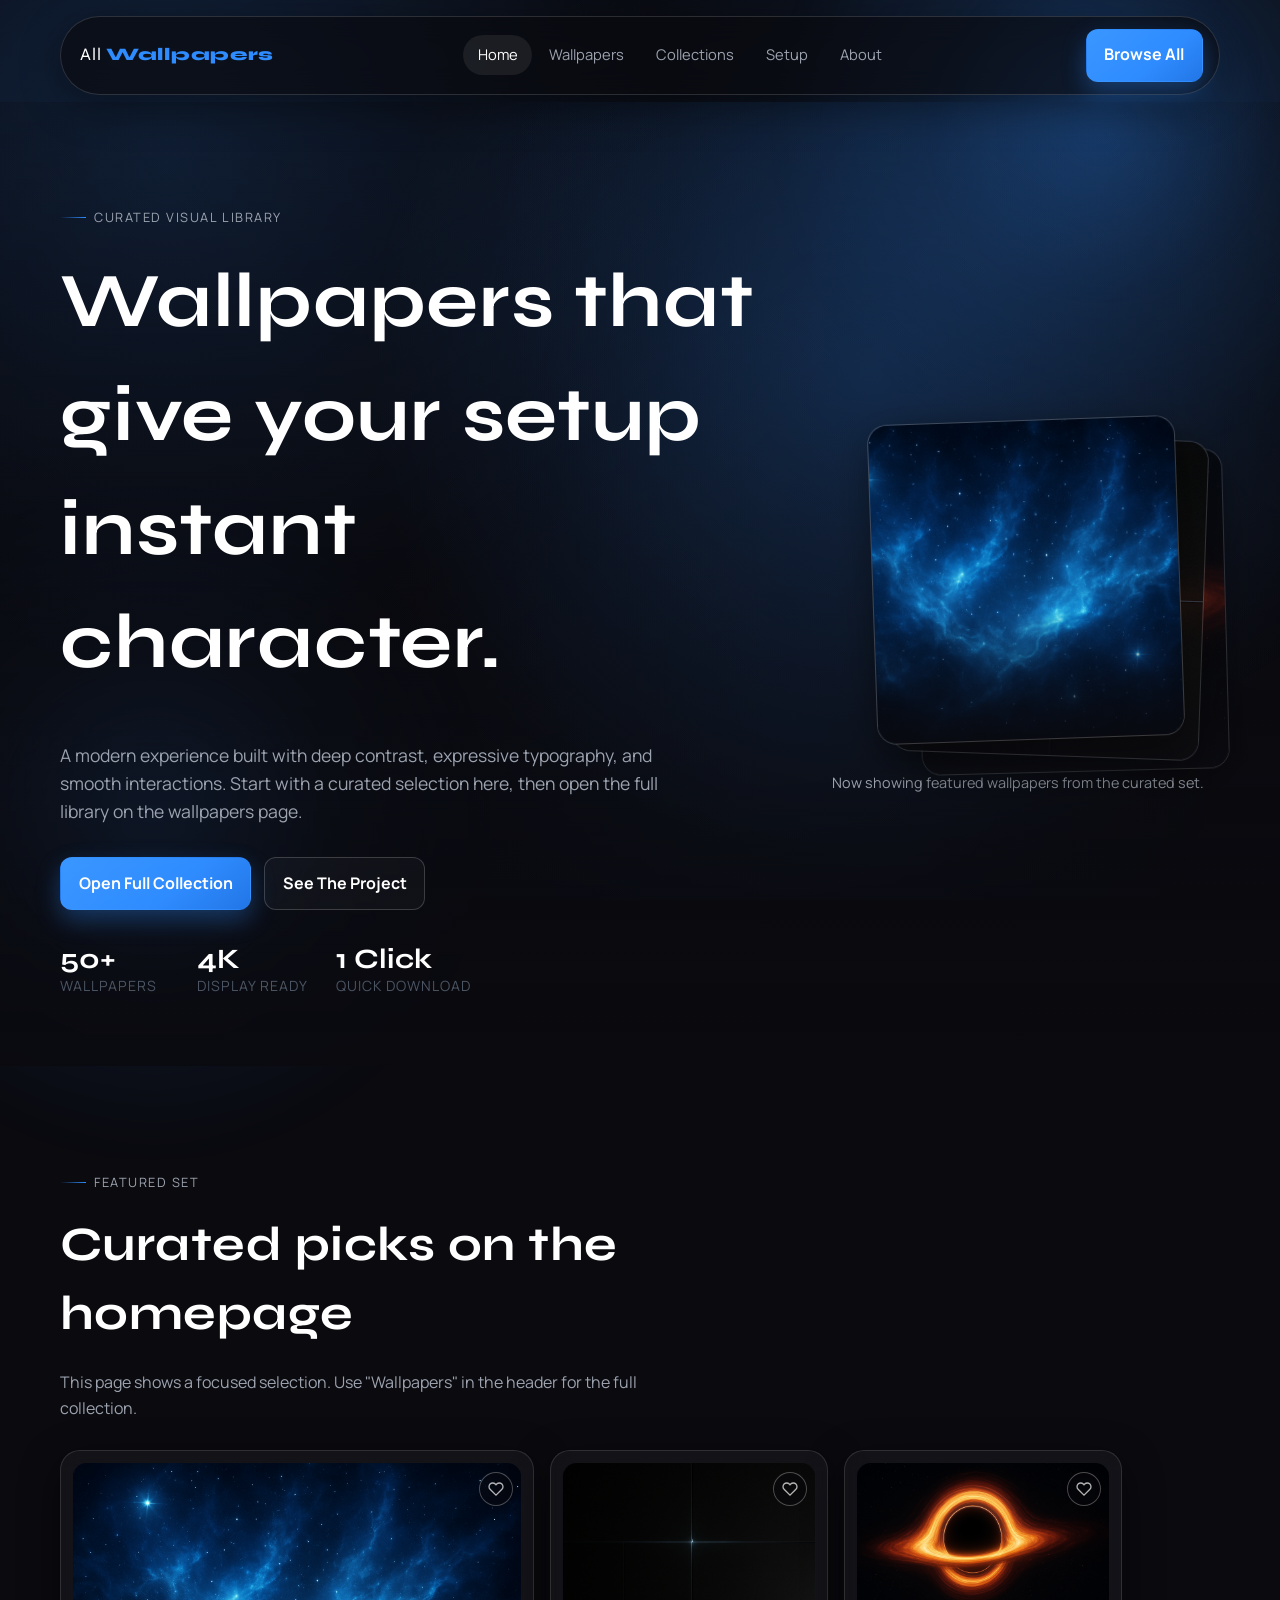
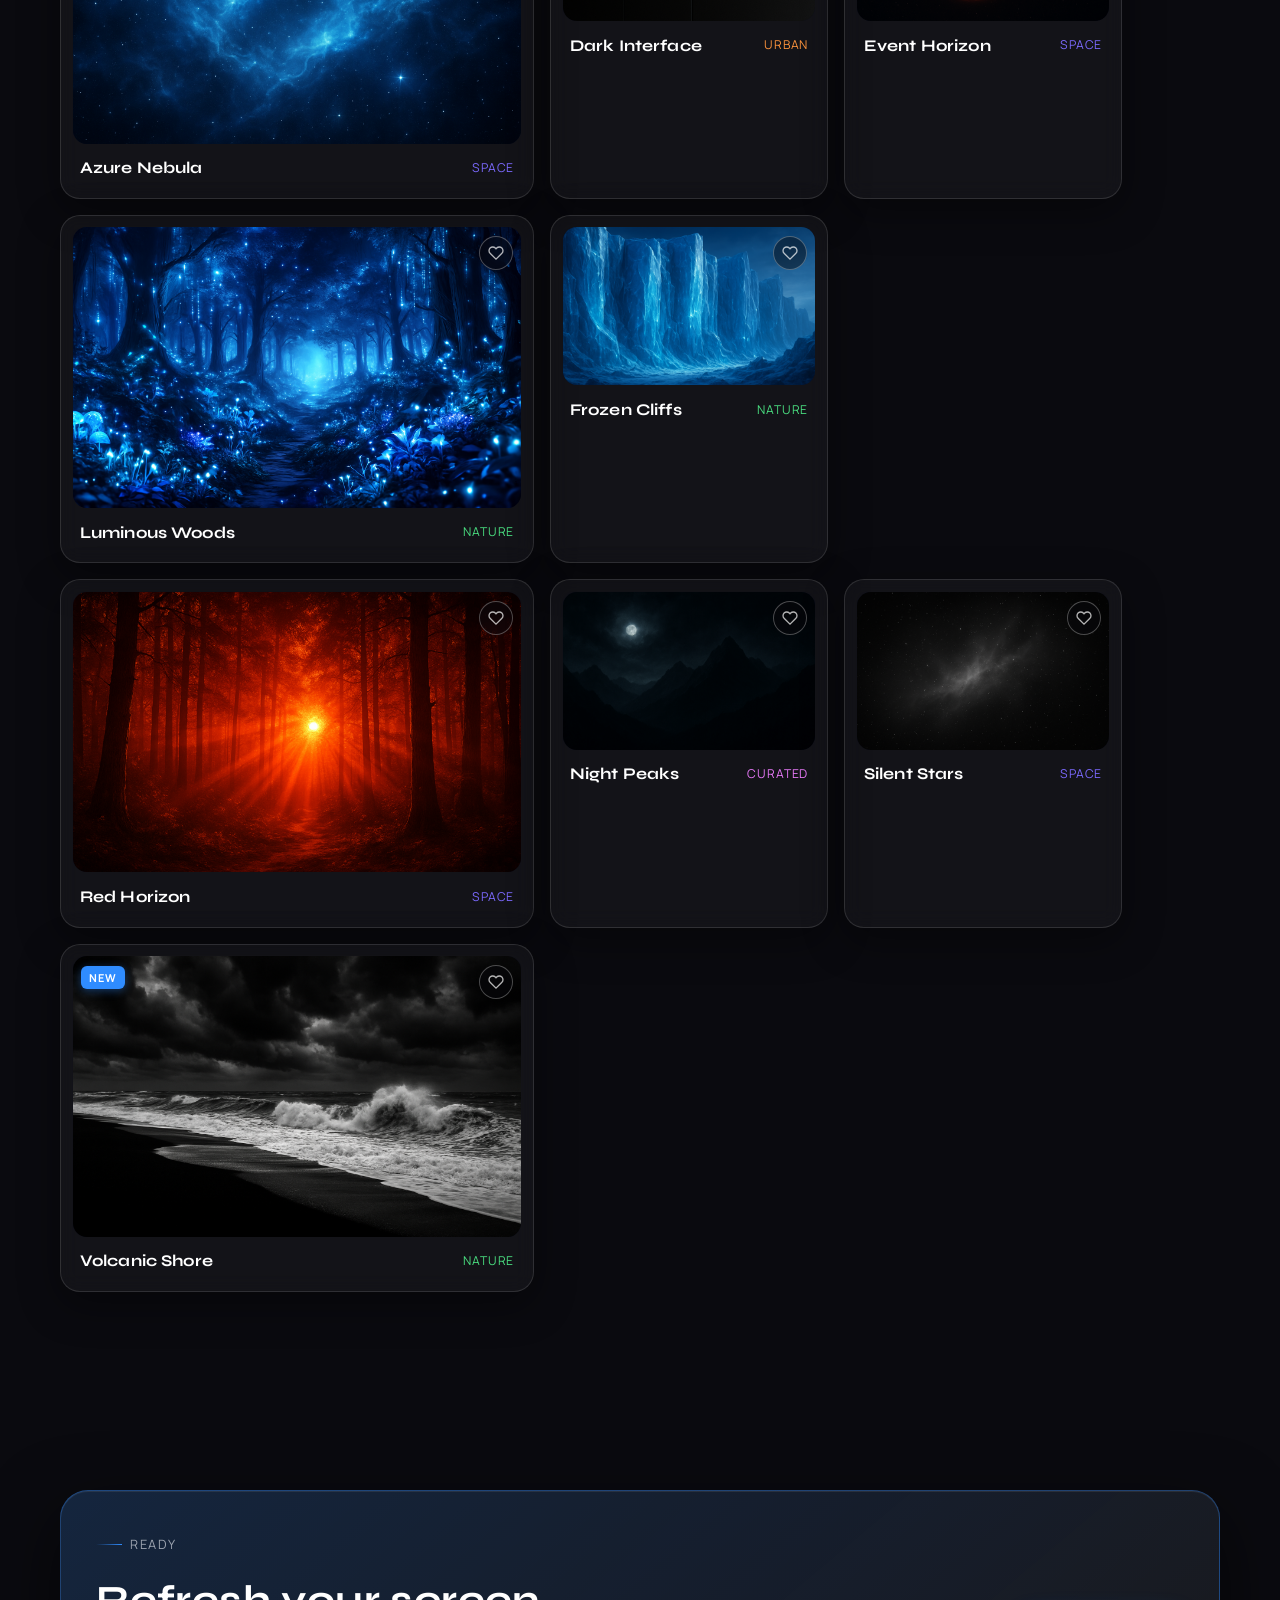
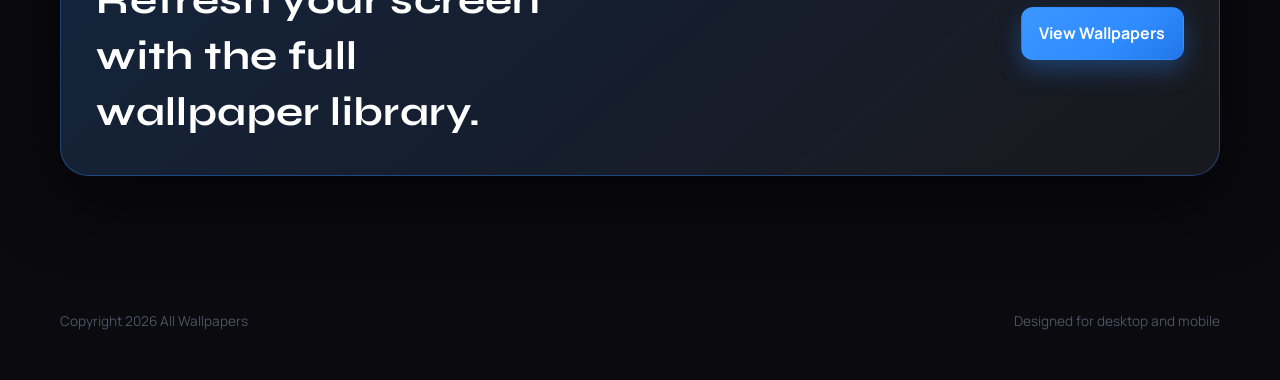
==== commit 130d5a65: "Add collections, setup, and wallpaper detail pages" ====
--- a/index.html
+++ b/index.html
@@ -1,4 +1,4 @@
-﻿<!DOCTYPE html>
+<!DOCTYPE html>
 <html lang="nl">
 <head>
   <meta charset="UTF-8" />
@@ -22,6 +22,8 @@
       <nav class="nav-links" aria-label="Main navigation">
         <a class="nav-link" data-nav="home" href="index.html">Home</a>
         <a class="nav-link" data-nav="wallpapers" href="wallpapers.html">Wallpapers</a>
+        <a class="nav-link" data-nav="collections" href="collections.html">Collections</a>
+        <a class="nav-link" data-nav="setup" href="setup.html">Setup</a>
         <a class="nav-link" data-nav="about" href="about.html">About</a>
       </nav>
       <a class="btn" href="wallpapers.html">Browse All</a>
@@ -96,4 +98,4 @@
 
   <script src="script.js"></script>
 </body>
-</html>
+</html>
--- a/style.css
+++ b/style.css
@@ -829,6 +829,21 @@
   color: var(--text-600);
 }
 
+.wallpaper-context-link {
+  display: inline-flex;
+  align-items: center;
+  gap: 0.45rem;
+  margin: 0 0 0.85rem;
+  color: var(--text-400);
+  font: 600 0.84rem "Manrope", sans-serif;
+  transition: color 0.25s ease, transform 0.25s ease;
+}
+
+.wallpaper-context-link:hover {
+  color: var(--text-100);
+  transform: translateX(-2px);
+}
+
 .recent-searches {
   position: absolute;
   top: calc(100% + 8px);
@@ -1046,8 +1061,21 @@
 }
 
 .card-title {
+  flex: 1;
+  min-width: 0;
   font-size: 1.02rem;
   line-height: 1.3;
+}
+
+.card-title-link {
+  color: inherit;
+  transition: color 0.25s ease;
+}
+
+.card-title-link:hover,
+.card-title-link:focus-visible {
+  color: var(--accent);
+  outline: none;
 }
 
 .card-meta {
@@ -1249,6 +1277,431 @@
   max-width: 62ch;
 }
 
+.collections-grid {
+  display: grid;
+  grid-template-columns: repeat(3, minmax(0, 1fr));
+  gap: 1rem;
+}
+
+.collection-card {
+  display: block;
+  position: relative;
+  aspect-ratio: 16 / 9;
+  border-radius: var(--radius-xl);
+  overflow: hidden;
+  border: 1px solid var(--glass-border);
+  box-shadow: var(--shadow-1);
+  background: var(--glass);
+  transition: transform 0.35s ease, box-shadow 0.35s ease, border-color 0.35s ease;
+}
+
+.collection-card::after {
+  content: "";
+  position: absolute;
+  inset: 0;
+  background: linear-gradient(to bottom, rgba(10, 10, 15, 0.06), rgba(10, 10, 15, 0.22));
+  transition: background 0.35s ease;
+}
+
+.collection-card img {
+  width: 100%;
+  height: 100%;
+  object-fit: cover;
+  transition: transform 0.45s ease, filter 0.35s ease;
+}
+
+.collection-card:hover,
+.collection-card:focus-visible {
+  transform: scale(1.02);
+  border-color: rgba(47, 140, 255, 0.45);
+  box-shadow: var(--shadow-2), 0 0 32px rgba(47, 140, 255, 0.18);
+}
+
+.collection-card:hover img,
+.collection-card:focus-visible img {
+  transform: scale(1.04);
+}
+
+.collection-card:hover::after,
+.collection-card:focus-visible::after {
+  background: linear-gradient(to bottom, rgba(10, 10, 15, 0.12), rgba(10, 10, 15, 0.36));
+}
+
+.collection-count {
+  position: absolute;
+  top: 0.9rem;
+  right: 0.9rem;
+  z-index: 2;
+  display: inline-flex;
+  align-items: center;
+  justify-content: center;
+  min-width: 42px;
+  padding: 0.3rem 0.55rem;
+  border-radius: 999px;
+  border: 1px solid var(--glass-border);
+  background: rgba(10, 10, 15, 0.72);
+  color: var(--text-100);
+  font: 700 0.78rem "Manrope", sans-serif;
+  backdrop-filter: blur(10px);
+}
+
+.collection-overlay {
+  position: absolute;
+  bottom: 0;
+  left: 0;
+  right: 0;
+  z-index: 2;
+  padding: 1.2rem;
+  background: linear-gradient(to top, rgba(10, 10, 15, 0.92), transparent);
+}
+
+.collection-overlay h3 {
+  font-size: 1.45rem;
+  font-weight: 700;
+  margin-bottom: 0.3rem;
+}
+
+.collection-overlay p {
+  max-width: 34ch;
+}
+
+.setup-shell {
+  display: grid;
+  gap: 1.25rem;
+}
+
+.setup-step {
+  padding: 1.35rem;
+  border-radius: var(--radius-xl);
+  border: 1px solid var(--glass-border);
+  background: rgba(255, 255, 255, 0.02);
+  box-shadow: var(--shadow-1);
+}
+
+.setup-step-head {
+  display: grid;
+  gap: 0.2rem;
+  margin-bottom: 1rem;
+}
+
+.setup-step-head h2 {
+  font-size: clamp(1.3rem, 3vw, 2rem);
+}
+
+.setup-card-grid {
+  display: grid;
+  grid-template-columns: repeat(4, minmax(0, 1fr));
+  gap: 1rem;
+}
+
+.setup-card {
+  min-height: 180px;
+  position: relative;
+  isolation: isolate;
+  overflow: hidden;
+  display: grid;
+  align-content: end;
+  gap: 0.55rem;
+  padding: 1.2rem;
+  border-radius: var(--radius-xl);
+  border: 2px solid var(--glass-border);
+  background: rgba(255, 255, 255, 0.02);
+  color: var(--text-100);
+  font-family: inherit;
+  text-align: left;
+  cursor: pointer;
+  transition: transform 0.35s ease, border-color 0.35s ease, box-shadow 0.35s ease;
+}
+
+.setup-card::before {
+  content: "";
+  position: absolute;
+  inset: -10%;
+  background-image: var(--setup-image);
+  background-size: cover;
+  background-position: center;
+  filter: blur(8px) brightness(0.35);
+  transform: scale(1.08);
+  z-index: -2;
+}
+
+.setup-card::after {
+  content: "";
+  position: absolute;
+  inset: 0;
+  background: linear-gradient(180deg, rgba(10, 10, 15, 0.12), rgba(10, 10, 15, 0.82));
+  z-index: -1;
+}
+
+.setup-card:hover,
+.setup-card:focus-visible {
+  transform: translateY(-4px);
+  border-color: rgba(47, 140, 255, 0.46);
+  box-shadow: var(--shadow-2);
+  outline: none;
+}
+
+.setup-card.is-selected {
+  border-color: var(--accent);
+  box-shadow: 0 0 24px rgba(47, 140, 255, 0.4), var(--shadow-1);
+}
+
+.setup-label {
+  font-family: "Syne", sans-serif;
+  font-size: 1.3rem;
+  font-weight: 700;
+}
+
+.setup-card p {
+  max-width: 24ch;
+}
+
+.setup-check {
+  position: absolute;
+  top: 0.85rem;
+  right: 0.85rem;
+  width: 28px;
+  height: 28px;
+  border-radius: 999px;
+  border: 1px solid rgba(47, 140, 255, 0.5);
+  background: rgba(47, 140, 255, 0.18);
+  color: var(--text-100);
+  display: grid;
+  place-items: center;
+  opacity: 0;
+  transform: scale(0.82);
+  transition: opacity 0.25s ease, transform 0.25s ease;
+}
+
+.setup-card.is-selected .setup-check {
+  opacity: 1;
+  transform: scale(1);
+}
+
+.setup-monitor-row {
+  display: flex;
+  flex-wrap: wrap;
+  gap: 0.75rem;
+}
+
+.setup-monitor-btn {
+  display: inline-flex;
+  align-items: center;
+  justify-content: center;
+  gap: 0.45rem;
+  border-radius: 999px;
+  padding: 0.72rem 1.15rem;
+  border: 1px solid rgba(255, 255, 255, 0.16);
+  background: rgba(255, 255, 255, 0.03);
+  color: var(--text-400);
+  font-family: inherit;
+  font: 700 0.88rem "Manrope", sans-serif;
+  cursor: pointer;
+  transition: border-color 0.25s ease, color 0.25s ease, background 0.25s ease, box-shadow 0.25s ease, transform 0.25s ease;
+}
+
+.setup-monitor-btn:hover {
+  color: var(--text-100);
+  border-color: rgba(47, 140, 255, 0.5);
+  transform: translateY(-1px);
+}
+
+.setup-monitor-btn.active {
+  color: var(--text-100);
+  border-color: var(--accent);
+  background: rgba(47, 140, 255, 0.34);
+  box-shadow: 0 0 14px rgba(47, 140, 255, 0.35);
+}
+
+.setup-actions {
+  display: flex;
+  justify-content: flex-start;
+}
+
+.setup-submit:disabled {
+  opacity: 0.55;
+  cursor: not-allowed;
+  box-shadow: none;
+  transform: none;
+}
+
+.setup-submit:disabled:hover {
+  transform: none;
+  box-shadow: none;
+}
+
+.detail-main {
+  padding-bottom: 1rem;
+}
+
+.detail-hero {
+  width: 100%;
+}
+
+.detail-hero-media {
+  position: relative;
+  width: 100%;
+  max-height: 72vh;
+  overflow: hidden;
+}
+
+.detail-hero-media::after {
+  content: "";
+  position: absolute;
+  inset: auto 0 0;
+  height: 44%;
+  background: linear-gradient(to bottom, rgba(10, 10, 15, 0), var(--bg));
+}
+
+.detail-hero-image {
+  width: 100%;
+  height: min(72vh, 780px);
+  object-fit: cover;
+}
+
+.detail-content {
+  padding-top: 2rem;
+}
+
+.detail-header {
+  display: flex;
+  align-items: flex-end;
+  justify-content: space-between;
+  gap: 1.2rem;
+  flex-wrap: wrap;
+}
+
+.detail-copy {
+  display: grid;
+  gap: 0.8rem;
+}
+
+.detail-title {
+  font-size: clamp(2.3rem, 5vw, 4.4rem);
+  max-width: min(16ch, 100%);
+  line-height: 1.34;
+  padding-right: 0.3em;
+  padding-bottom: 0.28em;
+  margin-bottom: -0.1em;
+  display: block;
+}
+
+.detail-badge {
+  display: inline-flex;
+  align-items: center;
+  width: max-content;
+  padding: 0.42rem 0.8rem;
+  border-radius: 999px;
+  border: 1px solid var(--glass-border);
+  background: var(--glass);
+  color: var(--text-100);
+  font: 700 0.78rem "Manrope", sans-serif;
+  letter-spacing: 0.08em;
+  text-transform: uppercase;
+}
+
+.detail-badge[data-category="Space"] {
+  color: #c9c0ff;
+  background: rgba(124, 106, 255, 0.16);
+  border-color: rgba(124, 106, 255, 0.34);
+}
+
+.detail-badge[data-category="Nature"] {
+  color: #a7f3c4;
+  background: rgba(74, 222, 128, 0.14);
+  border-color: rgba(74, 222, 128, 0.32);
+}
+
+.detail-badge[data-category="Urban"] {
+  color: #fdba74;
+  background: rgba(251, 146, 60, 0.14);
+  border-color: rgba(251, 146, 60, 0.32);
+}
+
+.detail-badge[data-category="Cinematic"] {
+  color: #fca5a5;
+  background: rgba(248, 113, 113, 0.14);
+  border-color: rgba(248, 113, 113, 0.32);
+}
+
+.detail-badge[data-category="Abstract"] {
+  color: #7dd3fc;
+  background: rgba(56, 189, 248, 0.14);
+  border-color: rgba(56, 189, 248, 0.32);
+}
+
+.detail-badge[data-category="Curated"] {
+  color: #f5b4ff;
+  background: rgba(232, 121, 249, 0.14);
+  border-color: rgba(232, 121, 249, 0.32);
+}
+
+.detail-actions {
+  display: flex;
+  gap: 0.8rem;
+  flex-wrap: wrap;
+}
+
+.detail-meta-row {
+  display: grid;
+  grid-template-columns: repeat(4, minmax(0, 1fr));
+  gap: 1rem;
+  margin-top: 1.35rem;
+}
+
+.detail-meta-item {
+  padding: 1rem 1.1rem;
+  border-radius: var(--radius-lg);
+  border: 1px solid var(--glass-border);
+  background: var(--glass);
+  box-shadow: var(--shadow-1);
+}
+
+.detail-meta-label {
+  display: block;
+  margin-bottom: 0.45rem;
+  font-size: 0.76rem;
+  letter-spacing: 0.08em;
+  text-transform: uppercase;
+  color: var(--text-600);
+}
+
+.detail-meta-value {
+  display: block;
+  color: var(--text-100);
+  font: 700 1rem "Syne", sans-serif;
+  word-break: break-word;
+}
+
+.detail-related {
+  padding-top: 1rem;
+}
+
+.related-grid .wallpaper-card {
+  grid-column: span 3;
+}
+
+.detail-error-wrap {
+  min-height: calc(100vh - var(--nav-offset) - 180px);
+  display: flex;
+  align-items: center;
+}
+
+.detail-error {
+  display: grid;
+  gap: 1rem;
+  max-width: 40rem;
+  padding: 2rem;
+  border-radius: var(--radius-xl);
+  border: 1px solid var(--glass-border);
+  background: var(--glass);
+  box-shadow: var(--shadow-1);
+}
+
+.detail-error .eyebrow {
+  margin-bottom: 0;
+}
+
 .lightbox {
   position: fixed;
   inset: 0;
@@ -1610,6 +2063,14 @@
     grid-template-columns: 1fr;
   }
 
+  .collections-grid {
+    grid-template-columns: repeat(2, minmax(0, 1fr));
+  }
+
+  .setup-card-grid {
+    grid-template-columns: repeat(2, minmax(0, 1fr));
+  }
+
   .hero {
     min-height: auto;
   }
@@ -1645,6 +2106,14 @@
 
   .controls-sticky {
     top: auto;
+  }
+
+  .detail-meta-row {
+    grid-template-columns: repeat(2, minmax(0, 1fr));
+  }
+
+  .related-grid .wallpaper-card {
+    grid-column: span 6;
   }
 }
 
@@ -1672,8 +2141,8 @@
   .nav-links .nav-link {
     flex: 1;
     text-align: center;
-    font-size: 0.86rem;
-    padding: 0.46rem 0.5rem;
+    font-size: 0.8rem;
+    padding: 0.46rem 0.35rem;
   }
 
   .site-nav .btn {
@@ -1726,6 +2195,10 @@
   .sort-wrap,
   .sort-trigger {
     min-width: 100%;
+  }
+
+  .wallpaper-context-link {
+    margin-bottom: 0.7rem;
   }
 
   .random-btn {
@@ -1745,6 +2218,49 @@
     padding: 1.5rem;
   }
 
+  .collections-grid,
+  .setup-card-grid,
+  .detail-meta-row {
+    grid-template-columns: 1fr;
+  }
+
+  .collection-overlay {
+    padding: 1rem;
+  }
+
+  .setup-step {
+    padding: 1.1rem;
+  }
+
+  .setup-monitor-row {
+    gap: 0.55rem;
+  }
+
+  .setup-monitor-btn {
+    width: 100%;
+  }
+
+  .detail-hero-image {
+    height: 52vh;
+  }
+
+  .detail-header {
+    align-items: stretch;
+  }
+
+  .detail-title {
+    font-size: clamp(2rem, 10vw, 3rem);
+  }
+
+  .detail-actions .btn,
+  .detail-actions .btn-ghost {
+    flex: 1;
+  }
+
+  .related-grid .wallpaper-card {
+    grid-column: 1 / -1;
+  }
+
   .lightbox {
     padding: 1rem;
   }
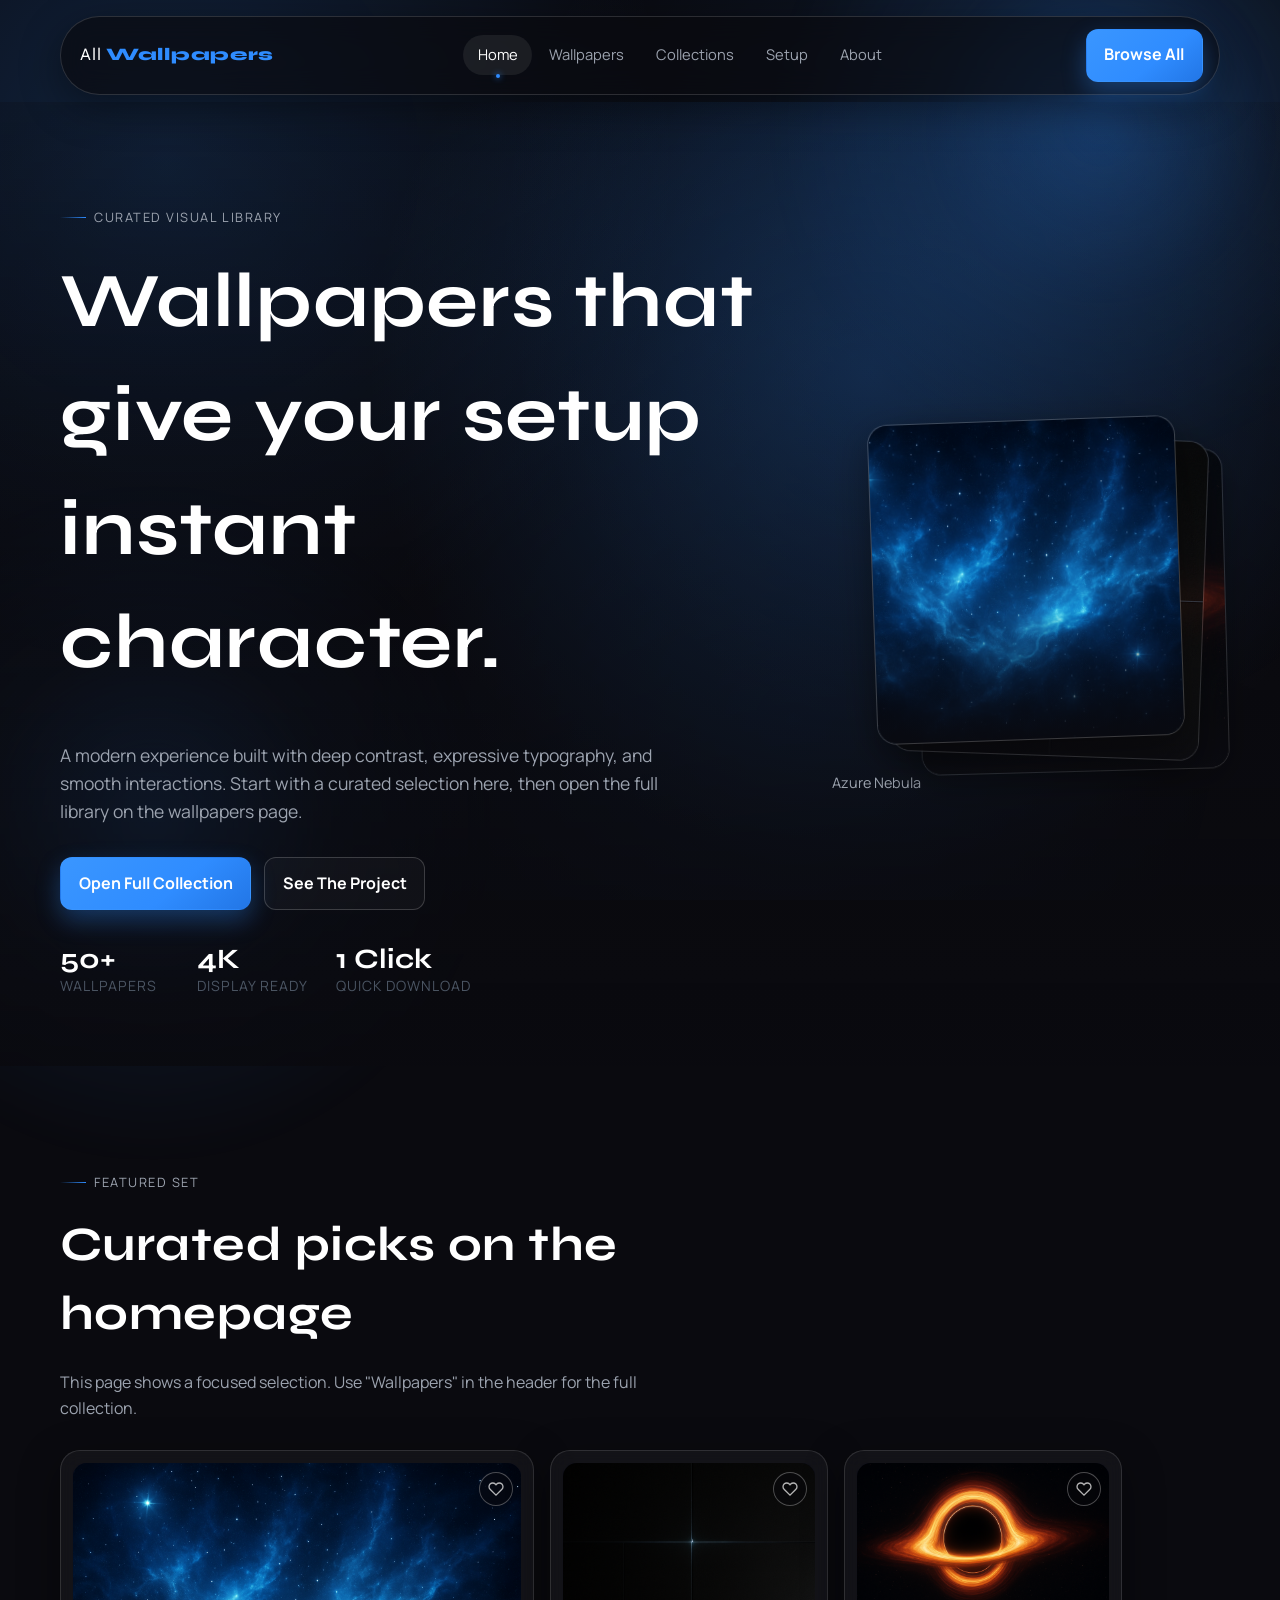
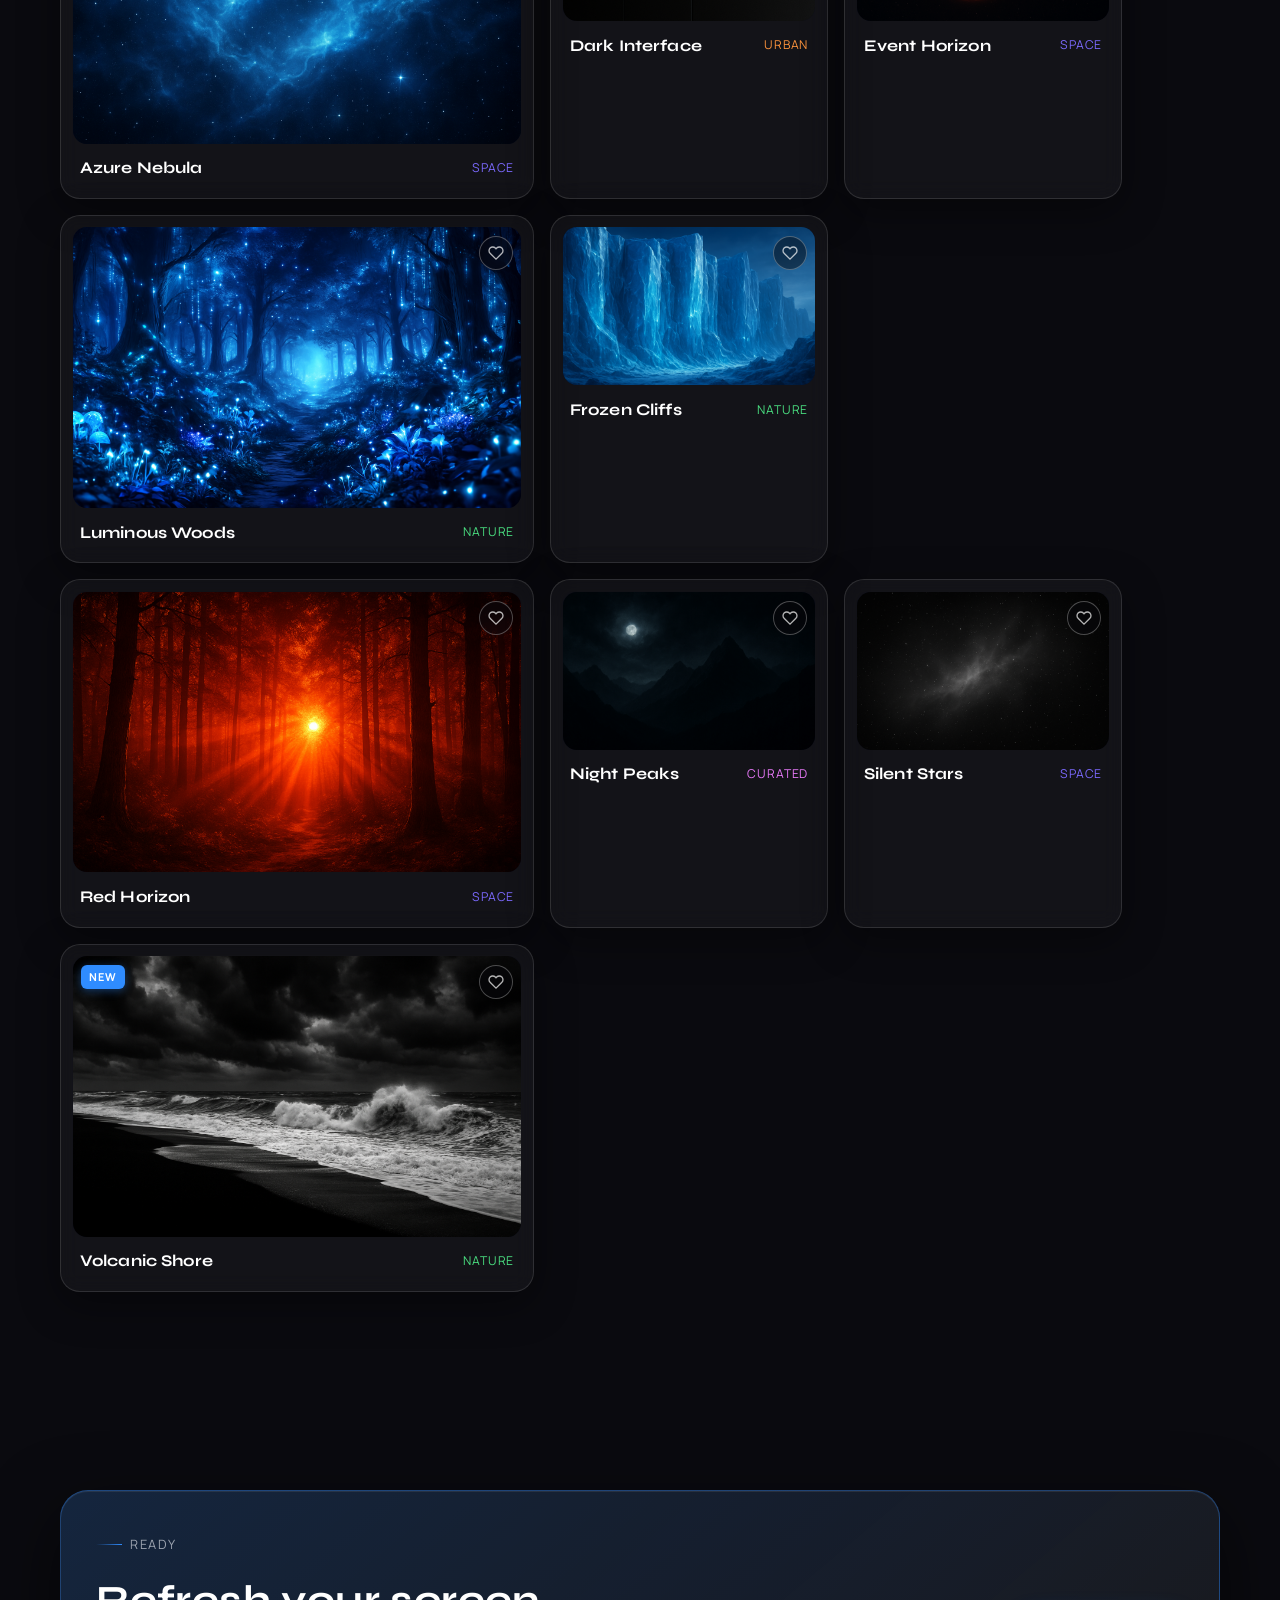
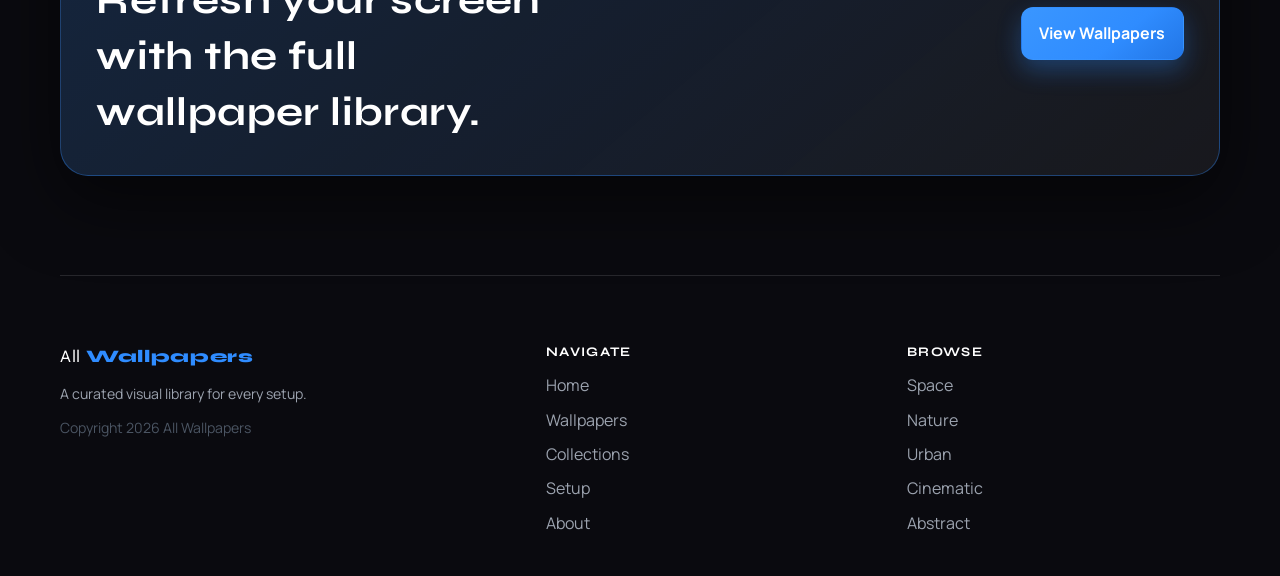
==== commit c3fb5d65: "Refine about page and shared site chrome" ====
--- a/index.html
+++ b/index.html
@@ -62,7 +62,7 @@
 
         <div class="hero-preview reveal delay-1">
           <div class="hero-preview-stack" id="heroPreviewStack" aria-label="Featured wallpaper previews"></div>
-          <p class="hero-preview-meta">Now showing featured wallpapers from the curated set.</p>
+          <p class="hero-preview-meta" id="heroPreviewMeta"></p>
         </div>
       </div>
     </section>
@@ -92,8 +92,33 @@
   </main>
 
   <footer>
-    <span>Copyright <span id="year"></span> All Wallpapers</span>
-    <span>Designed for desktop and mobile</span>
+    <div class="footer-grid">
+      <div class="footer-column footer-brand-block">
+        <a class="brand footer-brand" href="index.html">All <strong>Wallpapers</strong></a>
+        <p class="footer-tagline">A curated visual library for every setup.</p>
+        <p class="footer-copy">Copyright <span id="year"></span> All Wallpapers</p>
+      </div>
+      <div class="footer-column">
+        <h2 class="footer-heading">Navigate</h2>
+        <div class="footer-links">
+          <a class="footer-link" href="index.html">Home</a>
+          <a class="footer-link" href="wallpapers.html">Wallpapers</a>
+          <a class="footer-link" href="collections.html">Collections</a>
+          <a class="footer-link" href="setup.html">Setup</a>
+          <a class="footer-link" href="about.html">About</a>
+        </div>
+      </div>
+      <div class="footer-column">
+        <h2 class="footer-heading">Browse</h2>
+        <div class="footer-links">
+          <a class="footer-link" href="wallpapers.html?category=Space">Space</a>
+          <a class="footer-link" href="wallpapers.html?category=Nature">Nature</a>
+          <a class="footer-link" href="wallpapers.html?category=Urban">Urban</a>
+          <a class="footer-link" href="wallpapers.html?category=Cinematic">Cinematic</a>
+          <a class="footer-link" href="wallpapers.html?category=Abstract">Abstract</a>
+        </div>
+      </div>
+    </div>
   </footer>
 
   <script src="script.js"></script>
--- a/style.css
+++ b/style.css
@@ -150,6 +150,7 @@
 }
 
 .nav-link {
+  position: relative;
   color: var(--text-400);
   padding: 0.5rem 0.9rem;
   border-radius: 999px;
@@ -161,6 +162,19 @@
 .nav-link.active {
   color: var(--text-100);
   background: rgba(255, 255, 255, 0.07);
+}
+
+.nav-link.active::after {
+  content: "";
+  position: absolute;
+  bottom: -3px;
+  left: 50%;
+  transform: translateX(-50%);
+  width: 4px;
+  height: 4px;
+  border-radius: 50%;
+  background: var(--accent);
+  box-shadow: 0 0 6px var(--accent);
 }
 
 .btn,
@@ -439,6 +453,8 @@
 
 .hero-preview-meta {
   font-size: 0.9rem;
+  opacity: 0.88;
+  transition: opacity 0.3s ease;
 }
 
 .section-head {
@@ -1186,6 +1202,37 @@
   gap: 1rem;
 }
 
+.about-mosaic {
+  width: var(--container);
+  margin: 0 auto;
+  position: relative;
+  padding-bottom: 1.4rem;
+}
+
+.about-mosaic::after {
+  content: "";
+  position: absolute;
+  inset: auto 0 0;
+  height: 38%;
+  background: linear-gradient(to bottom, rgba(10, 10, 15, 0), var(--bg));
+  pointer-events: none;
+}
+
+.about-mosaic-grid {
+  display: grid;
+  grid-template-columns: repeat(2, minmax(0, 1fr));
+  gap: 0.75rem;
+}
+
+.about-mosaic-grid img {
+  width: 100%;
+  aspect-ratio: 16 / 9;
+  object-fit: cover;
+  border-radius: var(--radius-lg);
+  opacity: 0.72;
+  box-shadow: var(--shadow-1);
+}
+
 .text-card {
   min-height: 170px;
   padding: 1.25rem;
@@ -1968,14 +2015,59 @@
 footer {
   width: var(--container);
   margin: 0 auto;
-  padding: 2.2rem 0 3rem;
+  padding: 3rem 0 2.5rem;
+  border-top: 1px solid var(--glass-border);
+}
+
+.footer-grid {
+  display: grid;
+  grid-template-columns: 1.4fr 1fr 1fr;
+  gap: 3rem;
+  padding-top: 1.15rem;
+}
+
+.footer-column {
+  display: grid;
+  align-content: start;
+  gap: 0.75rem;
+}
+
+.footer-brand {
+  width: max-content;
+}
+
+.footer-tagline,
+.footer-copy {
+  color: var(--text-400);
+  font-size: 0.88rem;
+}
+
+.footer-copy {
   color: var(--text-600);
-  display: flex;
-  justify-content: space-between;
-  align-items: center;
-  gap: 1rem;
-  flex-wrap: wrap;
-  font-size: 0.85rem;
+}
+
+.footer-heading {
+  margin: 0;
+  color: var(--text-100);
+  font-family: "Syne", sans-serif;
+  font-size: 0.82rem;
+  text-transform: uppercase;
+  letter-spacing: 0.1em;
+}
+
+.footer-links {
+  display: grid;
+  gap: 0.55rem;
+}
+
+.footer-link {
+  width: max-content;
+  color: var(--text-400);
+  transition: color 0.2s ease;
+}
+
+.footer-link:hover {
+  color: var(--text-100);
 }
 
 .reveal {
@@ -2218,6 +2310,10 @@
     padding: 1.5rem;
   }
 
+  .about-mosaic-grid {
+    gap: 0.55rem;
+  }
+
   .collections-grid,
   .setup-card-grid,
   .detail-meta-row {
@@ -2259,6 +2355,11 @@
 
   .related-grid .wallpaper-card {
     grid-column: 1 / -1;
+  }
+
+  .footer-grid {
+    grid-template-columns: 1fr;
+    gap: 1.8rem;
   }
 
   .lightbox {
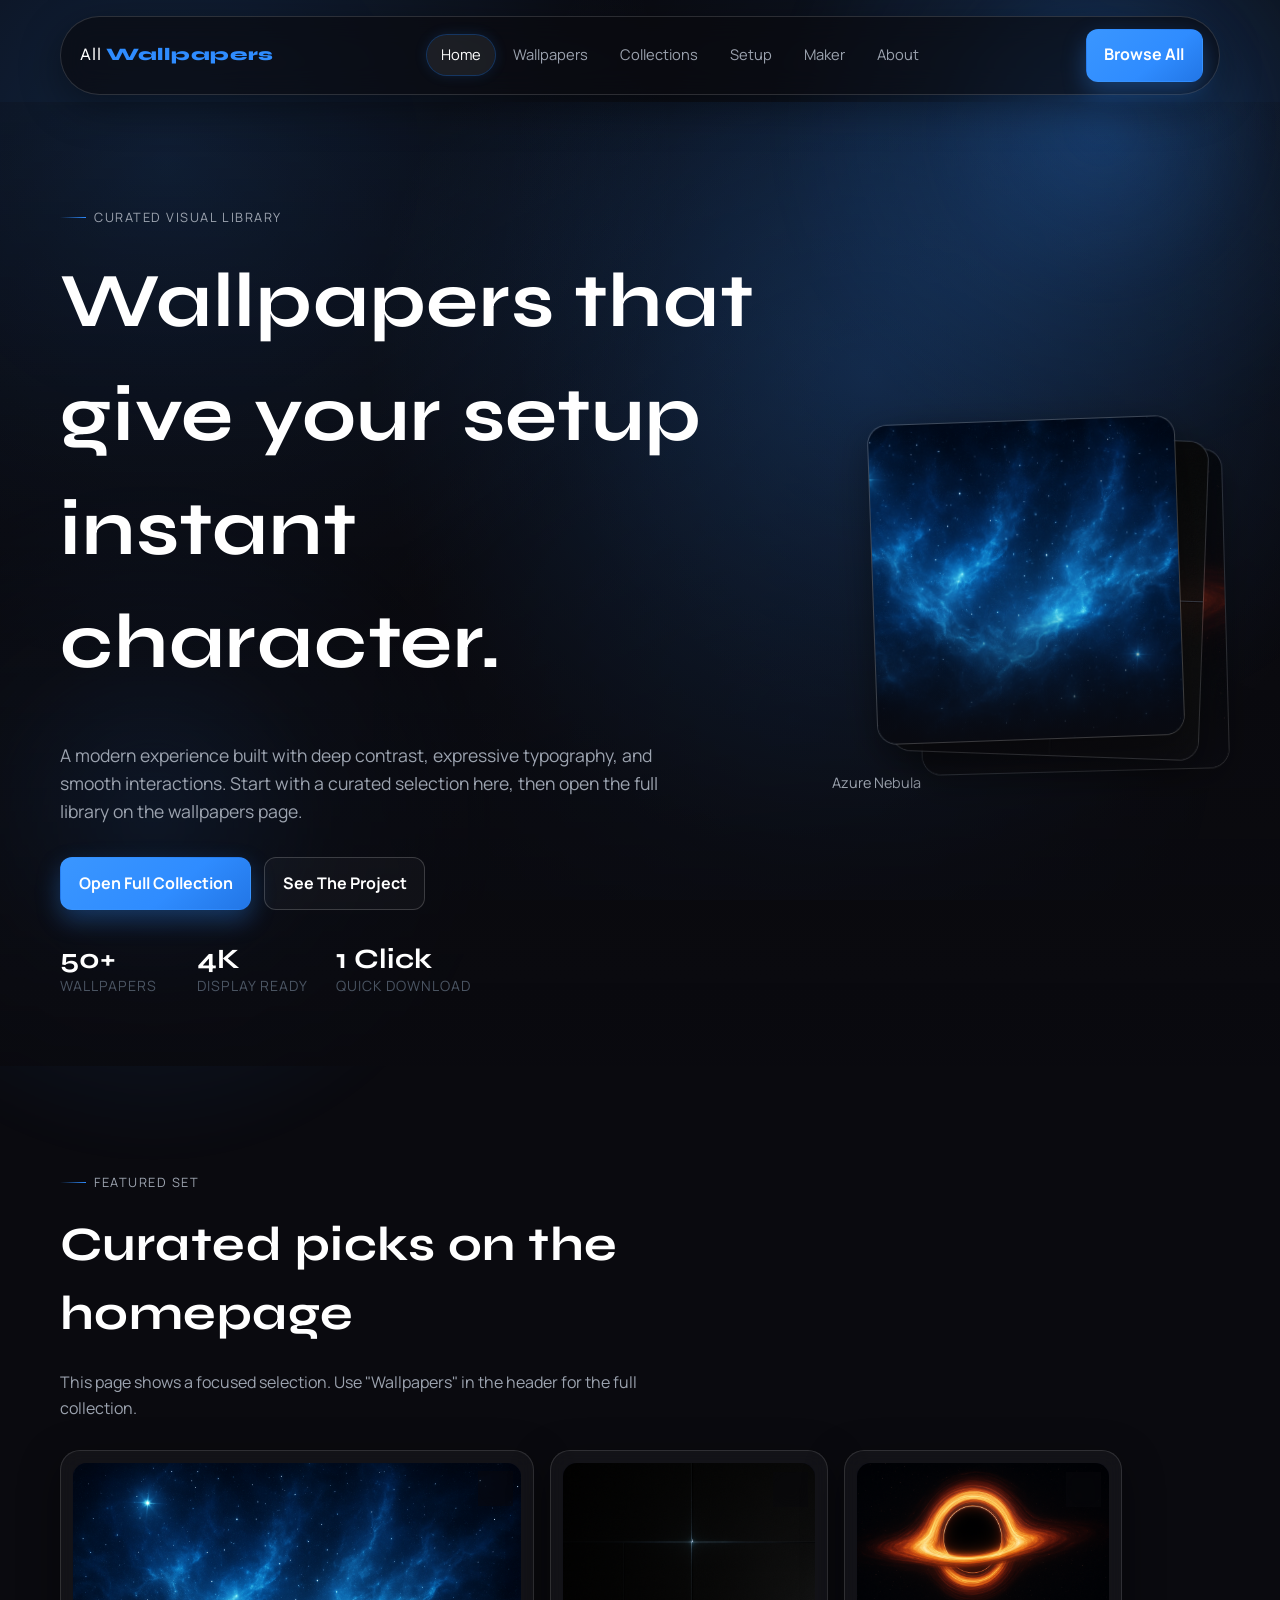
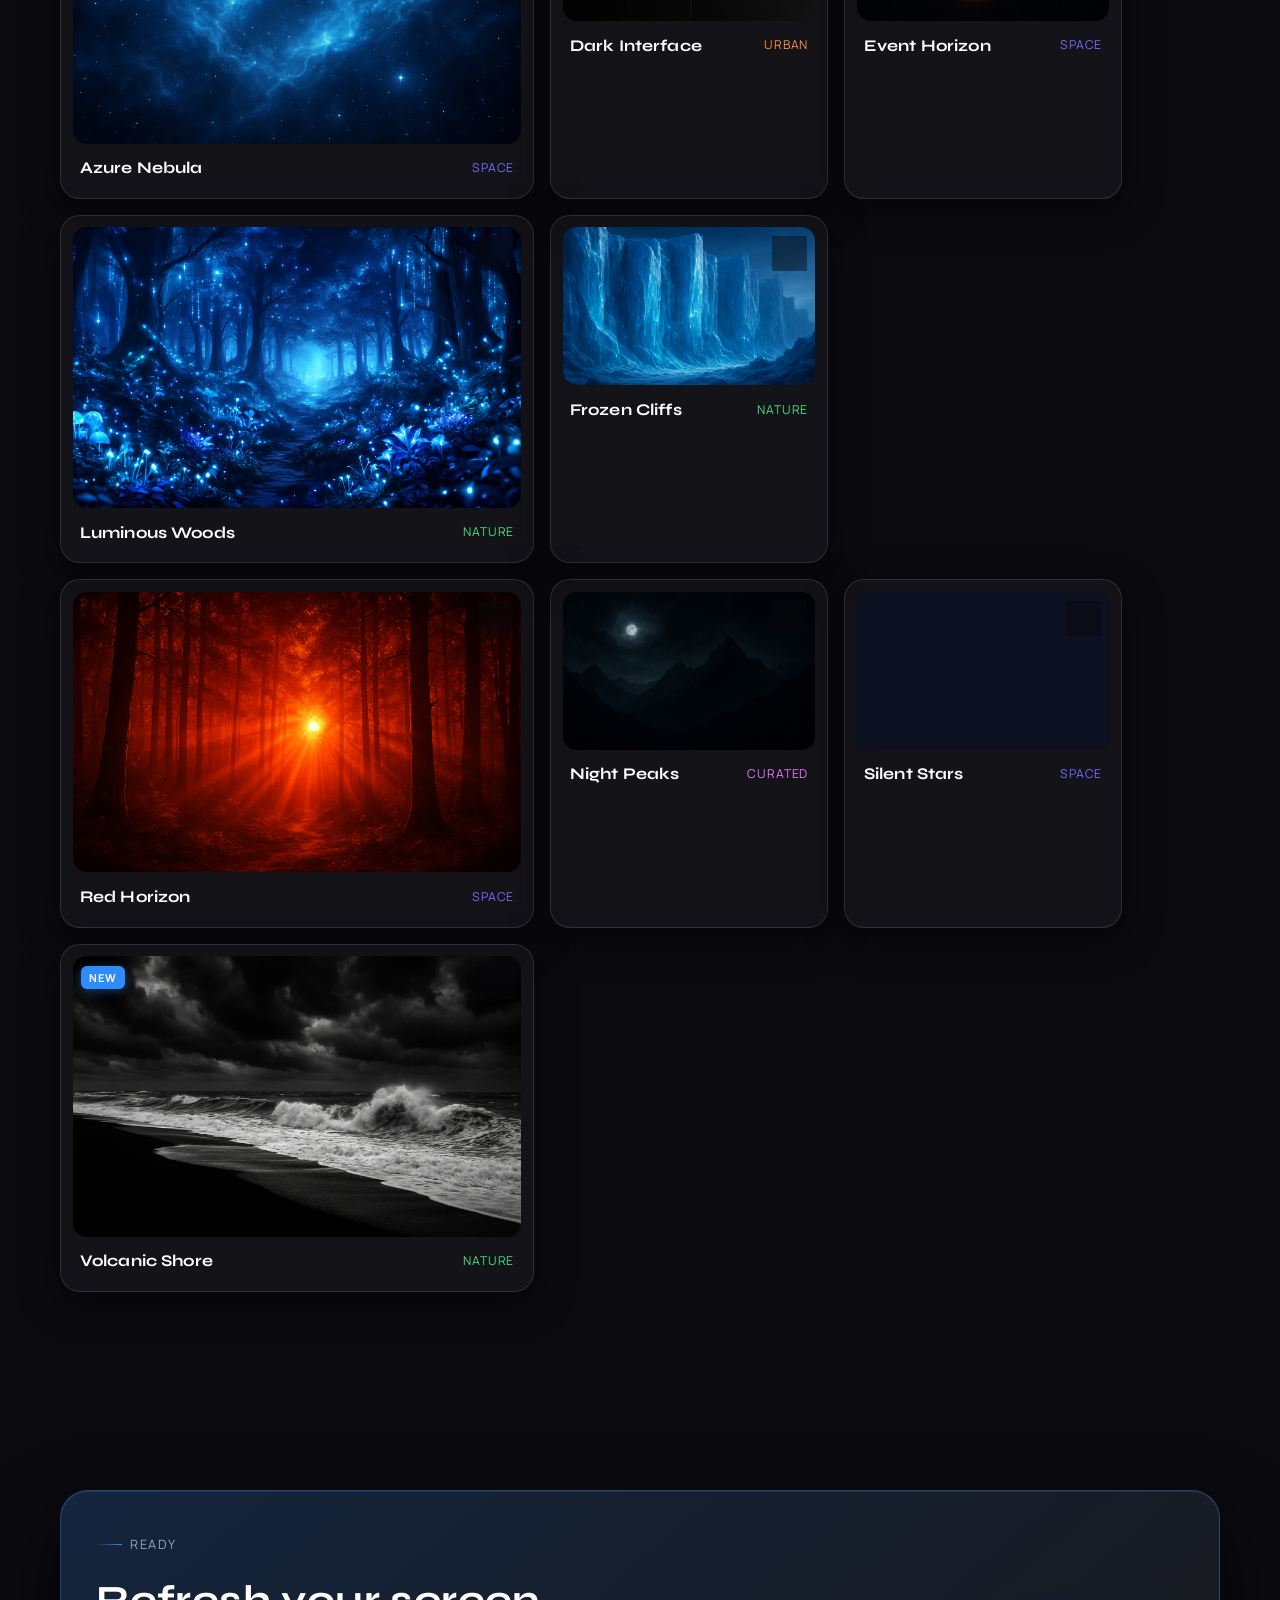
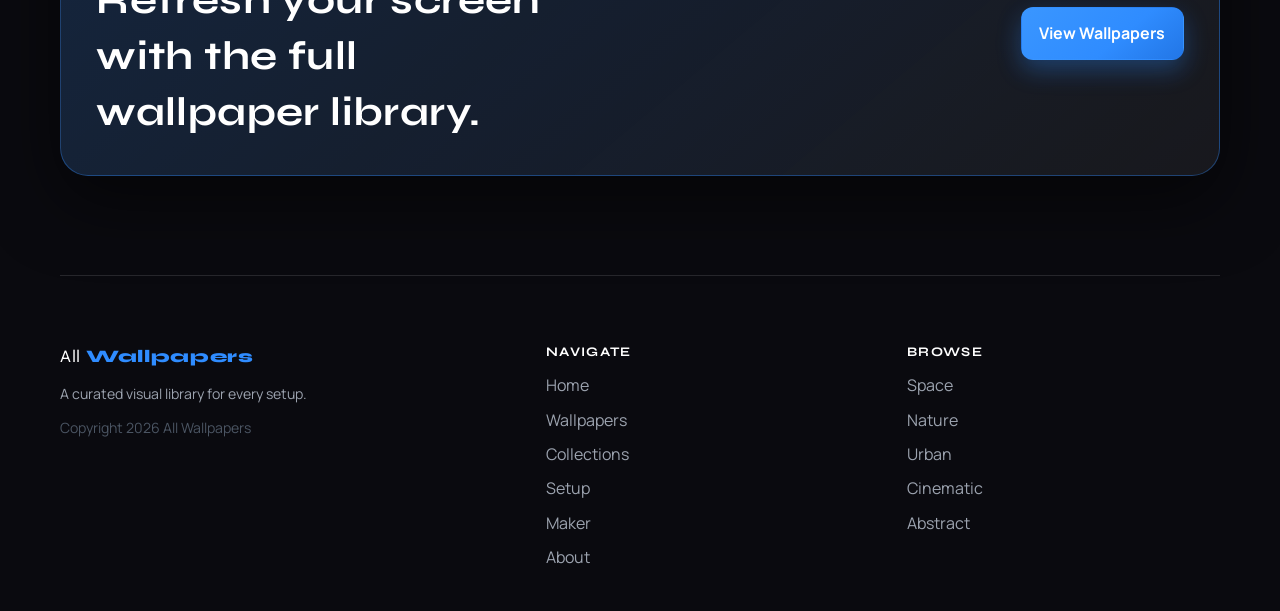
==== commit 8e561d9a: "Add gradient maker and refine shared navigation" ====
--- a/index.html
+++ b/index.html
@@ -24,6 +24,7 @@
         <a class="nav-link" data-nav="wallpapers" href="wallpapers.html">Wallpapers</a>
         <a class="nav-link" data-nav="collections" href="collections.html">Collections</a>
         <a class="nav-link" data-nav="setup" href="setup.html">Setup</a>
+        <a class="nav-link" data-nav="gradient-maker" href="gradient-maker.html">Maker</a>
         <a class="nav-link" data-nav="about" href="about.html">About</a>
       </nav>
       <a class="btn" href="wallpapers.html">Browse All</a>
@@ -105,6 +106,7 @@
           <a class="footer-link" href="wallpapers.html">Wallpapers</a>
           <a class="footer-link" href="collections.html">Collections</a>
           <a class="footer-link" href="setup.html">Setup</a>
+          <a class="footer-link" href="gradient-maker.html">Maker</a>
           <a class="footer-link" href="about.html">About</a>
         </div>
       </div>
--- a/style.css
+++ b/style.css
@@ -154,27 +154,19 @@
   color: var(--text-400);
   padding: 0.5rem 0.9rem;
   border-radius: 999px;
-  transition: color 0.25s ease, background 0.25s ease;
+  transition: color 0.25s ease, background 0.25s ease, box-shadow 0.25s ease;
   font-size: 0.92rem;
 }
 
-.nav-link:hover,
+.nav-link:hover {
+  color: var(--text-100);
+  background: rgba(255, 255, 255, 0.07);
+}
+
 .nav-link.active {
   color: var(--text-100);
   background: rgba(255, 255, 255, 0.07);
-}
-
-.nav-link.active::after {
-  content: "";
-  position: absolute;
-  bottom: -3px;
-  left: 50%;
-  transform: translateX(-50%);
-  width: 4px;
-  height: 4px;
-  border-radius: 50%;
-  background: var(--accent);
-  box-shadow: 0 0 6px var(--accent);
+  box-shadow: 0 0 0 1px rgba(47, 140, 255, 0.28), 0 0 14px rgba(47, 140, 255, 0.16);
 }
 
 .btn,
@@ -1749,6 +1741,467 @@
   margin-bottom: 0;
 }
 
+.maker-layout {
+  display: grid;
+  grid-template-columns: 1fr 380px;
+  gap: 2rem;
+  align-items: start;
+}
+
+.maker-preview,
+.maker-sidebar {
+  min-width: 0;
+}
+
+.maker-sidebar {
+  display: grid;
+  gap: 1rem;
+}
+
+.canvas-wrap {
+  border-radius: var(--radius-xl);
+  overflow: hidden;
+  border: 1px solid var(--glass-border);
+  box-shadow: var(--shadow-2);
+  background:
+    radial-gradient(circle at 18% 18%, rgba(47, 140, 255, 0.18), transparent 34%),
+    rgba(255, 255, 255, 0.02);
+}
+
+#gradientCanvas {
+  display: block;
+  width: 100%;
+  height: auto;
+  aspect-ratio: 16 / 9;
+  background: var(--bg-soft);
+}
+
+.canvas-meta {
+  margin-top: 0.75rem;
+  text-align: center;
+  color: var(--text-600);
+  font-size: 0.82rem;
+}
+
+.maker-panel,
+.maker-export {
+  background: var(--glass);
+  border: 1px solid var(--glass-border);
+  border-radius: var(--radius-xl);
+  padding: 1.5rem;
+  box-shadow: var(--shadow-1);
+  backdrop-filter: blur(12px);
+}
+
+.panel-section + .panel-section {
+  margin-top: 1.2rem;
+  padding-top: 1.2rem;
+  border-top: 1px solid var(--glass-border);
+}
+
+.panel-head {
+  display: flex;
+  align-items: center;
+  justify-content: space-between;
+  gap: 0.75rem;
+  margin-bottom: 0.9rem;
+}
+
+.panel-label {
+  font-size: 0.75rem;
+  text-transform: uppercase;
+  letter-spacing: 0.1em;
+  color: var(--text-400);
+}
+
+.maker-pill-row {
+  display: flex;
+  flex-wrap: wrap;
+  gap: 0.55rem;
+}
+
+.maker-pill {
+  flex: 0 0 auto;
+  min-height: 40px;
+  padding: 0.6rem 0.85rem;
+  border-radius: 999px;
+  border: 1px solid rgba(255, 255, 255, 0.16);
+  background: rgba(255, 255, 255, 0.03);
+  color: var(--text-400);
+  font: 700 0.82rem "Manrope", sans-serif;
+  cursor: pointer;
+  transition: transform 0.25s ease, color 0.25s ease, border-color 0.25s ease, background 0.25s ease, box-shadow 0.25s ease;
+}
+
+.maker-pill:hover {
+  color: var(--text-100);
+  border-color: rgba(47, 140, 255, 0.5);
+  transform: translateY(-1px);
+}
+
+.maker-pill.is-active {
+  background: var(--accent);
+  color: #fff;
+  border-color: var(--accent);
+  box-shadow: 0 0 18px rgba(47, 140, 255, 0.28);
+}
+
+.maker-inline-btn,
+.maker-download-btn,
+.maker-copy-btn {
+  width: 100%;
+}
+
+.stop-list {
+  display: grid;
+  gap: 0.75rem;
+}
+
+.stop-row {
+  display: grid;
+  grid-template-columns: auto minmax(0, 1fr) auto;
+  align-items: center;
+  gap: 0.75rem;
+  padding: 0.75rem;
+  border-radius: var(--radius-md);
+  border: 1px solid rgba(255, 255, 255, 0.08);
+  background: rgba(255, 255, 255, 0.03);
+}
+
+.stop-color,
+.glow-color-input {
+  appearance: none;
+  -webkit-appearance: none;
+  padding: 0;
+  width: 32px;
+  height: 32px;
+  border-radius: 50%;
+  border: 2px solid var(--glass-border);
+  cursor: pointer;
+  background: transparent;
+  overflow: hidden;
+}
+
+.stop-color::-webkit-color-swatch-wrapper,
+.glow-color-input::-webkit-color-swatch-wrapper {
+  padding: 0;
+}
+
+.stop-color::-webkit-color-swatch,
+.glow-color-input::-webkit-color-swatch {
+  border: 0;
+  border-radius: 50%;
+}
+
+.stop-color::-moz-color-swatch,
+.glow-color-input::-moz-color-swatch {
+  border: 0;
+  border-radius: 50%;
+}
+
+.stop-range-wrap,
+.effect-range-wrap {
+  display: grid;
+  gap: 0.35rem;
+}
+
+.stop-range-label,
+.effect-range-label {
+  display: flex;
+  justify-content: space-between;
+  gap: 0.6rem;
+  font-size: 0.74rem;
+  color: var(--text-600);
+}
+
+.stop-range,
+.effect-range,
+.glow-spot-range {
+  width: 100%;
+  margin: 0;
+  accent-color: var(--accent);
+  cursor: pointer;
+}
+
+.stop-delete {
+  width: 34px;
+  height: 34px;
+  border-radius: 999px;
+  border: 1px solid rgba(255, 255, 255, 0.12);
+  background: rgba(255, 255, 255, 0.04);
+  color: var(--text-100);
+  font: 700 1rem "Manrope", sans-serif;
+  cursor: pointer;
+  transition: border-color 0.25s ease, background 0.25s ease, color 0.25s ease;
+}
+
+.stop-delete:hover:not(:disabled) {
+  border-color: rgba(47, 140, 255, 0.5);
+  background: rgba(47, 140, 255, 0.12);
+}
+
+.stop-delete:disabled {
+  opacity: 0.32;
+  cursor: not-allowed;
+}
+
+.angle-controls {
+  display: grid;
+  grid-template-columns: auto minmax(0, 1fr);
+  gap: 1rem;
+  align-items: center;
+}
+
+.angle-picker {
+  width: 104px;
+  height: 104px;
+}
+
+.angle-picker-svg {
+  display: block;
+  width: 100%;
+  height: auto;
+  overflow: visible;
+  cursor: pointer;
+}
+
+.angle-picker-svg circle {
+  fill: rgba(255, 255, 255, 0.02);
+  stroke: rgba(255, 255, 255, 0.12);
+  stroke-width: 1.5;
+}
+
+.angle-picker-line {
+  stroke: rgba(47, 140, 255, 0.68);
+  stroke-width: 2.5;
+  stroke-linecap: round;
+}
+
+.angle-picker-handle {
+  fill: var(--accent);
+  stroke: rgba(255, 255, 255, 0.42);
+  stroke-width: 1.2;
+  filter: drop-shadow(0 0 8px rgba(47, 140, 255, 0.38));
+}
+
+.maker-field-grid,
+.custom-resolution-fields,
+.glow-spot-grid {
+  display: grid;
+  grid-template-columns: repeat(2, minmax(0, 1fr));
+  gap: 0.75rem;
+}
+
+.maker-field,
+.maker-select-wrap {
+  display: grid;
+  gap: 0.45rem;
+}
+
+.maker-field span,
+.maker-select-wrap span {
+  font-size: 0.74rem;
+  color: var(--text-600);
+  letter-spacing: 0.04em;
+}
+
+.maker-field input,
+.maker-select,
+.maker-number-input {
+  width: 100%;
+  min-height: 42px;
+  border-radius: 12px;
+  border: 1px solid var(--glass-border);
+  background: rgba(255, 255, 255, 0.03);
+  color: var(--text-100);
+  padding: 0.7rem 0.85rem;
+  font: 500 0.9rem "Manrope", sans-serif;
+  outline: none;
+  transition: border-color 0.2s ease, box-shadow 0.2s ease, background 0.2s ease;
+}
+
+.maker-field input:focus,
+.maker-select:focus,
+.maker-number-input:focus {
+  border-color: rgba(47, 140, 255, 0.9);
+  box-shadow: 0 0 0 2px rgba(47, 140, 255, 0.18);
+}
+
+.effects-stack {
+  display: grid;
+  gap: 0.85rem;
+}
+
+.effect-card {
+  padding: 0.9rem;
+  border-radius: var(--radius-md);
+  border: 1px solid rgba(255, 255, 255, 0.08);
+  background: rgba(255, 255, 255, 0.03);
+}
+
+.effect-head {
+  display: flex;
+  align-items: flex-start;
+  justify-content: space-between;
+  gap: 0.85rem;
+}
+
+.effect-copy {
+  display: grid;
+  gap: 0.18rem;
+}
+
+.effect-title {
+  color: var(--text-100);
+  font: 700 0.95rem "Syne", sans-serif;
+}
+
+.effect-note {
+  font-size: 0.8rem;
+  color: var(--text-400);
+}
+
+.toggle-switch {
+  position: relative;
+  width: 52px;
+  height: 30px;
+  border-radius: 999px;
+  border: 1px solid var(--glass-border);
+  background: rgba(255, 255, 255, 0.06);
+  cursor: pointer;
+  transition: background 0.25s ease, border-color 0.25s ease, box-shadow 0.25s ease;
+}
+
+.toggle-switch::before {
+  content: "";
+  position: absolute;
+  top: 3px;
+  left: 3px;
+  width: 22px;
+  height: 22px;
+  border-radius: 50%;
+  background: #fff;
+  transition: transform 0.25s ease;
+}
+
+.toggle-switch.is-on {
+  border-color: rgba(47, 140, 255, 0.6);
+  background: rgba(47, 140, 255, 0.22);
+  box-shadow: 0 0 18px rgba(47, 140, 255, 0.16);
+}
+
+.toggle-switch.is-on::before {
+  transform: translateX(22px);
+}
+
+.effect-controls {
+  margin-top: 0.9rem;
+  display: grid;
+  gap: 0.85rem;
+}
+
+.effect-controls[hidden] {
+  display: none;
+}
+
+.glow-spots {
+  display: grid;
+  gap: 0.8rem;
+}
+
+.glow-count-row {
+  display: flex;
+  flex-wrap: wrap;
+  gap: 0.45rem;
+}
+
+.glow-spot-card {
+  padding: 0.75rem;
+  border-radius: 12px;
+  border: 1px solid rgba(255, 255, 255, 0.08);
+  background: rgba(255, 255, 255, 0.02);
+  display: grid;
+  gap: 0.7rem;
+}
+
+.glow-spot-head {
+  display: flex;
+  align-items: center;
+  justify-content: space-between;
+  gap: 0.75rem;
+}
+
+.glow-spot-head strong {
+  font: 700 0.84rem "Syne", sans-serif;
+}
+
+.preset-row {
+  display: grid;
+  grid-auto-flow: column;
+  grid-auto-columns: max-content;
+  gap: 0.75rem;
+  overflow-x: auto;
+  padding-bottom: 0.2rem;
+  scrollbar-width: none;
+}
+
+.preset-row::-webkit-scrollbar {
+  display: none;
+}
+
+.preset-card {
+  width: 76px;
+  border: 1px solid rgba(255, 255, 255, 0.12);
+  border-radius: 14px;
+  background: rgba(255, 255, 255, 0.03);
+  padding: 0.4rem;
+  color: var(--text-400);
+  cursor: pointer;
+  transition: transform 0.25s ease, border-color 0.25s ease, box-shadow 0.25s ease, color 0.25s ease;
+}
+
+.preset-card:hover {
+  transform: translateY(-2px);
+  border-color: rgba(47, 140, 255, 0.42);
+  color: var(--text-100);
+}
+
+.preset-card.is-active {
+  color: var(--text-100);
+  border-color: rgba(47, 140, 255, 0.68);
+  box-shadow: 0 0 18px rgba(47, 140, 255, 0.18);
+}
+
+.preset-card canvas {
+  width: 60px;
+  height: 40px;
+  display: block;
+  border-radius: 10px;
+  margin: 0 auto 0.45rem;
+  box-shadow: inset 0 0 0 1px rgba(255, 255, 255, 0.06);
+}
+
+.preset-name {
+  display: block;
+  text-align: center;
+  font-size: 0.7rem;
+  font-weight: 700;
+  line-height: 1.2;
+}
+
+.maker-export {
+  display: grid;
+  gap: 1rem;
+}
+
+.maker-resolution-row {
+  gap: 0.5rem;
+}
+
+.custom-resolution-fields[hidden] {
+  display: none;
+}
+
 .lightbox {
   position: fixed;
   inset: 0;
@@ -2209,6 +2662,18 @@
   }
 }
 
+@media (max-width: 900px) {
+  .maker-layout {
+    grid-template-columns: 1fr;
+    gap: 1.25rem;
+  }
+
+  .maker-panel,
+  .maker-export {
+    padding: 1.2rem;
+  }
+}
+
 @media (max-width: 760px) {
   .site-nav {
     padding: 0.8rem 0;
@@ -2227,11 +2692,20 @@
   .nav-links {
     grid-column: 1 / -1;
     width: 100%;
-    justify-content: space-between;
+    justify-content: flex-start;
+    gap: 0.35rem;
+    overflow-x: auto;
+    padding-bottom: 0.15rem;
+    scrollbar-width: none;
+  }
+
+  .nav-links::-webkit-scrollbar {
+    display: none;
   }
 
   .nav-links .nav-link {
-    flex: 1;
+    flex: 0 0 auto;
+    min-width: max-content;
     text-align: center;
     font-size: 0.8rem;
     padding: 0.46rem 0.35rem;
@@ -2320,6 +2794,29 @@
     grid-template-columns: 1fr;
   }
 
+  .angle-controls,
+  .maker-field-grid,
+  .custom-resolution-fields,
+  .glow-spot-grid {
+    grid-template-columns: 1fr;
+  }
+
+  .angle-picker {
+    width: 80px;
+    height: 80px;
+  }
+
+  .stop-row {
+    grid-template-columns: auto minmax(0, 1fr);
+  }
+
+  .stop-delete {
+    grid-column: 1 / -1;
+    width: 100%;
+    border-radius: 12px;
+    height: 38px;
+  }
+
   .collection-overlay {
     padding: 1rem;
   }
